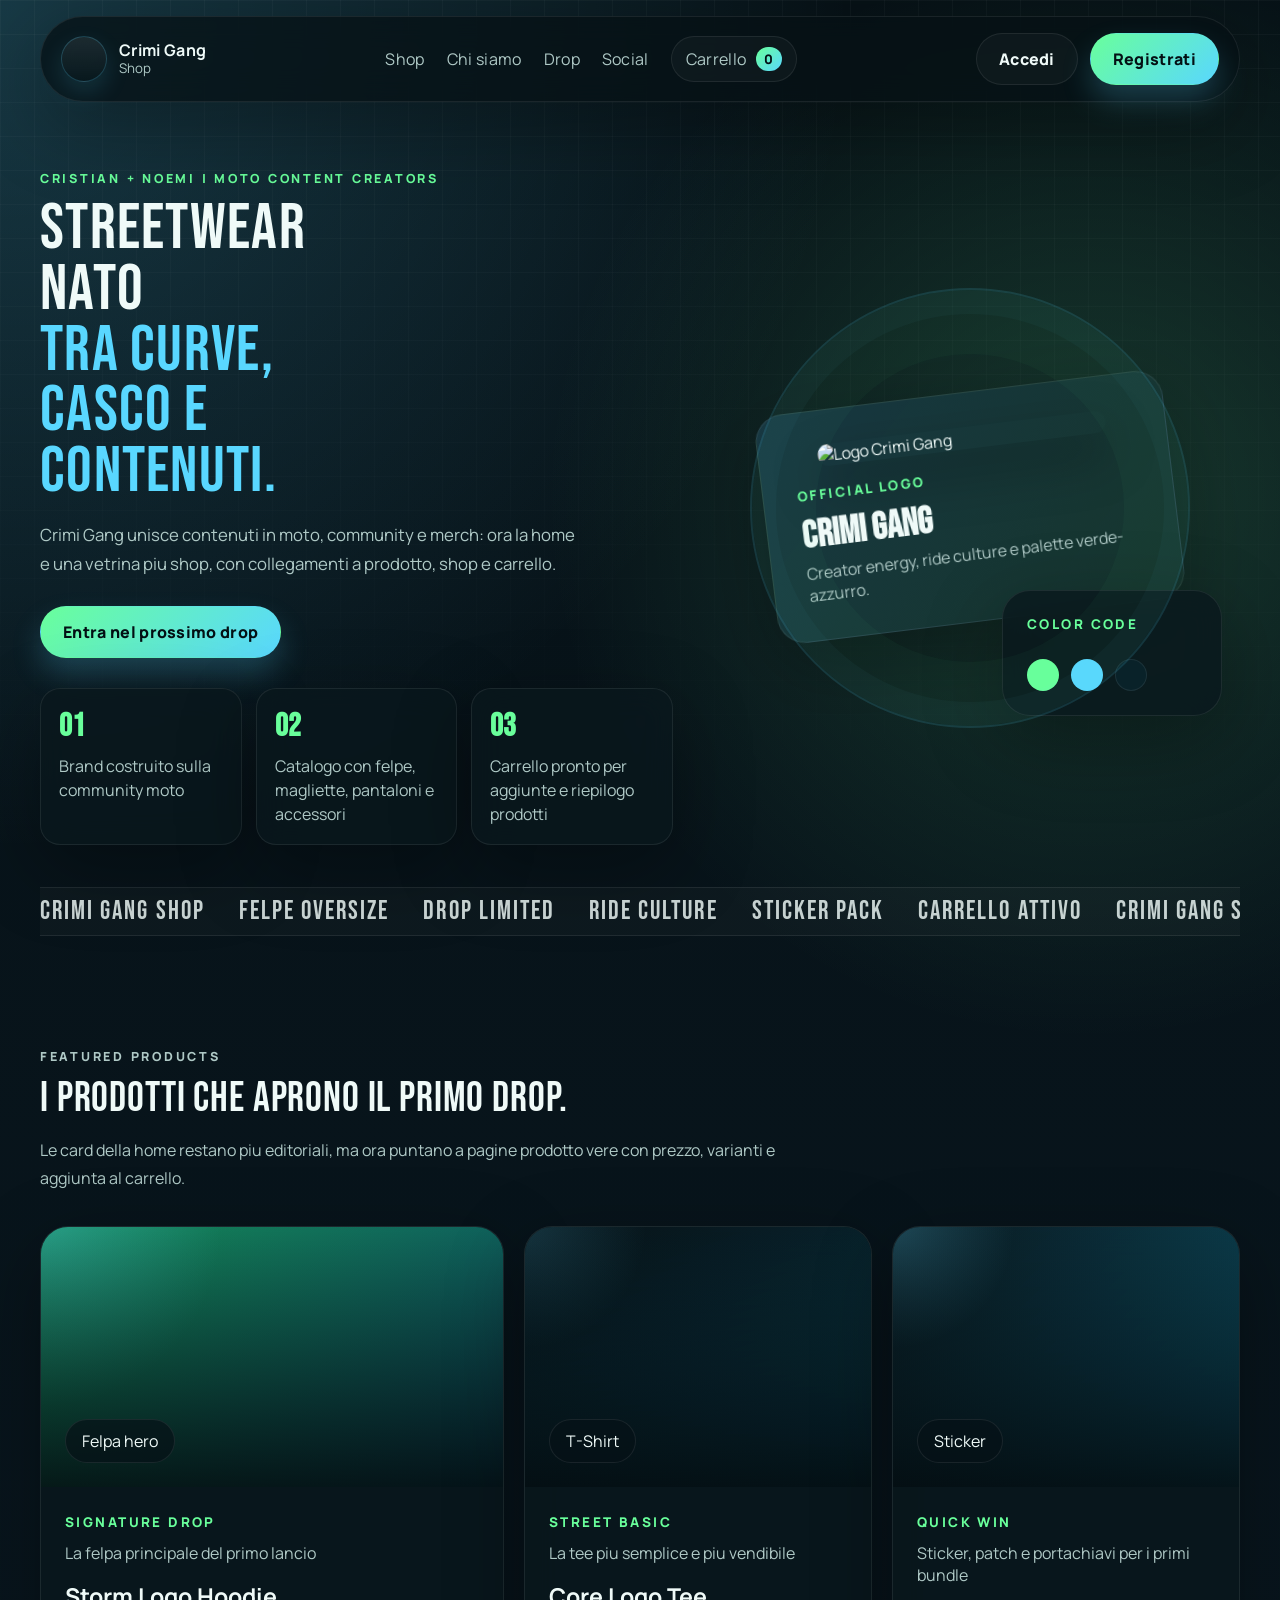
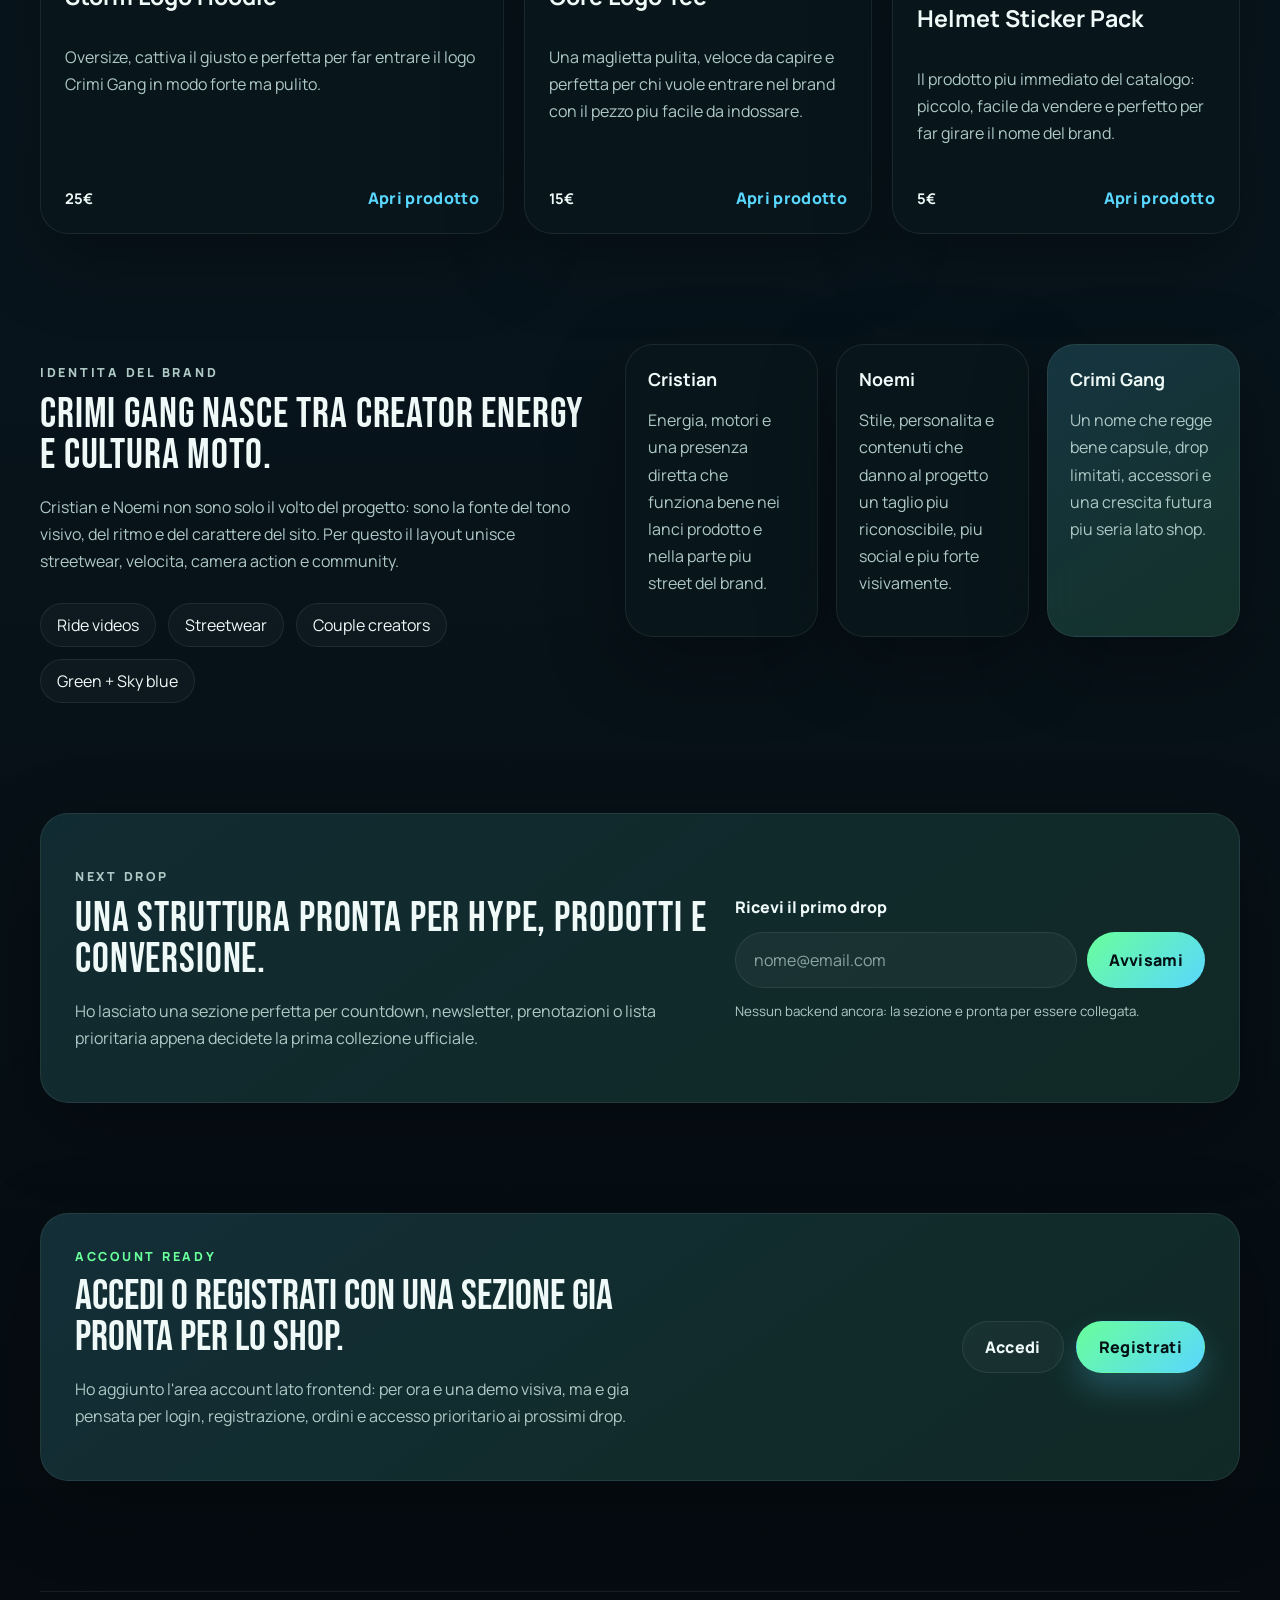
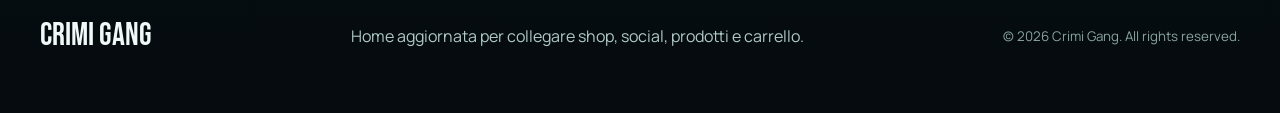
==== index.html @ fde2cbce "Fix logo loading and storefront polish" ====
<!DOCTYPE html>
<html lang="it">
  <head>
    <meta charset="UTF-8" />
    <meta name="viewport" content="width=device-width, initial-scale=1.0" />
    <meta
      name="description"
      content="Crimi Gang: shop streetwear ispirato al mondo moto, con felpe, magliette, accessori e carrello."
    />
    <title>Crimi Gang | Shop</title>
    <link rel="preconnect" href="https://fonts.googleapis.com" />
    <link rel="preconnect" href="https://fonts.gstatic.com" crossorigin />
    <link
      href="https://fonts.googleapis.com/css2?family=Bebas+Neue&amp;family=Manrope:wght@400;500;700;800&amp;display=swap"
      rel="stylesheet"
    />
    <link rel="stylesheet" href="styles.css" />
    <link rel="stylesheet" href="overrides.css" />
  </head>
  <body data-page="home">
    <div class="site-shell">
      <header class="topbar">
        <a class="brand" href="#home" aria-label="Vai alla home di Crimi Gang">
          <span class="brand-mark">CG</span>
          <span class="brand-copy">
            <strong>Crimi Gang</strong>
            <small>Shop</small>
          </span>
        </a>

        <nav class="nav">
          <a href="shop.html">Shop</a>
          <a href="#about">Chi siamo</a>
          <a href="#drop">Drop</a>
          <a href="social.html">Social</a>
          <a class="cart-link" href="cart.html">
            Carrello
            <span class="cart-count" data-cart-count>0</span>
          </a>
        </nav>

        <div class="header-actions">
          <a class="button button-ghost" href="account.html#login">Accedi</a>
          <a class="button button-primary" href="account.html#register">Registrati</a>
        </div>
      </header>

      <main>
        <section class="hero" id="home">
          <div class="hero-copy">
            <p class="eyebrow">Cristian + Noemi | Moto content creators</p>
            <h1>
              Streetwear nato
              <span>tra curve, casco e contenuti.</span>
            </h1>
            <p class="hero-text">
              Crimi Gang unisce contenuti in moto, community e merch: ora la
              home e una vetrina piu shop, con collegamenti a prodotto, shop e
              carrello.
            </p>

            <div class="hero-actions">
              <a class="button button-primary" href="#drop">Entra nel prossimo drop</a>
            </div>

            <ul class="hero-stats" aria-label="Dati del brand">
              <li>
                <strong>01</strong>
                <span>Brand costruito sulla community moto</span>
              </li>
              <li>
                <strong>02</strong>
                <span>Catalogo con felpe, magliette, pantaloni e accessori</span>
              </li>
              <li>
                <strong>03</strong>
                <span>Carrello pronto per aggiunte e riepilogo prodotti</span>
              </li>
            </ul>
          </div>

          <div class="hero-visual" aria-hidden="true">
            <div class="visual-card visual-card-main visual-logo-card">
              <img src="assets/logo-crimi-square-web.jpg" alt="Logo Crimi Gang" />
              <div class="visual-logo-copy">
                <p>Official logo</p>
                <strong>CRIMI GANG</strong>
                <span>Creator energy, ride culture e palette verde-azzurro.</span>
              </div>
            </div>
            <div class="visual-card visual-card-small">
              <p>Color code</p>
              <div class="palette">
                <span class="color-chip chip-green"></span>
                <span class="color-chip chip-sky"></span>
                <span class="color-chip chip-dark"></span>
              </div>
            </div>
            <div class="speed-ring"></div>
          </div>
        </section>

        <section class="ticker" aria-label="Messaggi in evidenza">
          <div class="ticker-track">
            <div class="ticker-group">
              <span>Crimi Gang Shop</span>
              <span>Felpe Oversize</span>
              <span>Drop Limited</span>
              <span>Ride Culture</span>
              <span>Sticker Pack</span>
              <span>Carrello Attivo</span>
            </div>
            <div class="ticker-group" aria-hidden="true">
              <span>Crimi Gang Shop</span>
              <span>Felpe Oversize</span>
              <span>Drop Limited</span>
              <span>Ride Culture</span>
              <span>Sticker Pack</span>
              <span>Carrello Attivo</span>
            </div>
          </div>
        </section>

        <section class="section products" id="shop">
          <div class="section-heading">
            <p class="eyebrow">Featured products</p>
            <h2>I prodotti che aprono il primo drop.</h2>
            <p>
              Le card della home restano piu editoriali, ma ora puntano a
              pagine prodotto vere con prezzo, varianti e aggiunta al carrello.
            </p>
          </div>

          <div class="product-grid">
            <article class="product-card featured">
              <a class="media-link" href="product.html?id=storm-logo-hoodie" aria-label="Apri Storm Logo Hoodie">
                <div class="product-media media-hoodie media-hoodie-storm">
                  <div class="product-graphic" aria-hidden="true">
                    <img src="assets/logo-crimi-square-web.jpg" alt="" loading="lazy" decoding="async" />
                  </div>
                  <span>Felpa hero</span>
                </div>
              </a>
              <div class="product-body">
                <div class="product-meta">
                  <p>Signature Drop</p>
                  <span>La felpa principale del primo lancio</span>
                </div>
                <h3>Storm Logo Hoodie</h3>
                <p>
                  Oversize, cattiva il giusto e perfetta per far entrare il logo
                  Crimi Gang in modo forte ma pulito.
                </p>
                <div class="product-footer">
                  <strong>25€</strong>
                  <a href="product.html?id=storm-logo-hoodie">Apri prodotto</a>
                </div>
              </div>
            </article>

            <article class="product-card">
              <a class="media-link" href="product.html?id=core-logo-tee" aria-label="Apri Core Logo Tee">
                <div class="product-media media-tee media-tee-core">
                  <div class="product-graphic" aria-hidden="true">
                    <img src="assets/logo-crimi-square-web.jpg" alt="" loading="lazy" decoding="async" />
                  </div>
                  <span>T-Shirt</span>
                </div>
              </a>
              <div class="product-body">
                <div class="product-meta">
                  <p>Street basic</p>
                  <span>La tee piu semplice e piu vendibile</span>
                </div>
                <h3>Core Logo Tee</h3>
                <p>
                  Una maglietta pulita, veloce da capire e perfetta per chi
                  vuole entrare nel brand con il pezzo piu facile da indossare.
                </p>
                <div class="product-footer">
                  <strong>15€</strong>
                  <a href="product.html?id=core-logo-tee">Apri prodotto</a>
                </div>
              </div>
            </article>

            <article class="product-card">
              <a
                class="media-link"
                href="product.html?id=helmet-sticker-pack"
                aria-label="Apri Helmet Sticker Pack"
              >
                <div class="product-media media-accessories media-accessories-sticker">
                  <div class="product-graphic" aria-hidden="true">
                    <img src="assets/logo-crimi-square-web.jpg" alt="" loading="lazy" decoding="async" />
                  </div>
                  <span>Sticker</span>
                </div>
              </a>
              <div class="product-body">
                <div class="product-meta">
                  <p>Quick win</p>
                  <span>Sticker, patch e portachiavi per i primi bundle</span>
                </div>
                <h3>Helmet Sticker Pack</h3>
                <p>
                  Il prodotto piu immediato del catalogo: piccolo, facile da
                  vendere e perfetto per far girare il nome del brand.
                </p>
                <div class="product-footer">
                  <strong>5€</strong>
                  <a href="product.html?id=helmet-sticker-pack">Apri prodotto</a>
                </div>
              </div>
            </article>
          </div>
        </section>

        <section class="section spotlight" id="about">
          <div class="spotlight-copy">
            <p class="eyebrow">Identita del brand</p>
            <h2>Crimi Gang nasce tra creator energy e cultura moto.</h2>
            <p>
              Cristian e Noemi non sono solo il volto del progetto: sono la
              fonte del tono visivo, del ritmo e del carattere del sito. Per
              questo il layout unisce streetwear, velocita, camera action e
              community.
            </p>
            <div class="tag-row">
              <span>Ride videos</span>
              <span>Streetwear</span>
              <span>Couple creators</span>
              <span>Green + Sky blue</span>
            </div>
          </div>

          <div class="story-panel">
            <div class="story-card">
              <strong>Cristian</strong>
              <p>
                Energia, motori e una presenza diretta che funziona bene nei
                lanci prodotto e nella parte piu street del brand.
              </p>
            </div>
            <div class="story-card">
              <strong>Noemi</strong>
              <p>
                Stile, personalita e contenuti che danno al progetto un taglio
                piu riconoscibile, piu social e piu forte visivamente.
              </p>
            </div>
            <div class="story-card accent">
              <strong>Crimi Gang</strong>
              <p>
                Un nome che regge bene capsule, drop limitati, accessori e una
                crescita futura piu seria lato shop.
              </p>
            </div>
          </div>
        </section>

        <section class="section drop-section" id="drop">
          <div class="drop-card">
            <div>
              <p class="eyebrow">Next drop</p>
              <h2>Una struttura pronta per hype, prodotti e conversione.</h2>
              <p>
                Ho lasciato una sezione perfetta per countdown, newsletter,
                prenotazioni o lista prioritaria appena decidete la prima
                collezione ufficiale.
              </p>
            </div>

            <form class="drop-form">
              <label for="email">Ricevi il primo drop</label>
              <div class="form-row">
                <input
                  id="email"
                  type="email"
                  placeholder="nome@email.com"
                  aria-label="Inserisci la tua email"
                />
                <button type="button">Avvisami</button>
              </div>
              <small>Nessun backend ancora: la sezione e pronta per essere collegata.</small>
            </form>
          </div>
        </section>

        <section class="section account-preview" id="account">
          <div class="account-strip">
            <div>
              <p class="eyebrow">Account ready</p>
              <h2>Accedi o registrati con una sezione gia pronta per lo shop.</h2>
              <p>
                Ho aggiunto l'area account lato frontend: per ora e una demo
                visiva, ma e gia pensata per login, registrazione, ordini e
                accesso prioritario ai prossimi drop.
              </p>
            </div>

            <div class="account-strip-actions">
              <a class="button button-secondary" href="account.html#login">Accedi</a>
              <a class="button button-primary" href="account.html#register">Registrati</a>
            </div>
          </div>
        </section>

      </main>

      <footer class="footer">
        <p>Crimi Gang</p>
        <span>Home aggiornata per collegare shop, social, prodotti e carrello.</span>
        <small>&copy; <span id="year"></span> Crimi Gang. All rights reserved.</small>
      </footer>
    </div>

    <script src="products.js"></script>
    <script src="script.js"></script>
  </body>
</html>
---- styles.css ----
:root {
  --bg: #071217;
  --bg-soft: rgba(9, 25, 30, 0.84);
  --panel: rgba(10, 24, 29, 0.78);
  --panel-strong: rgba(10, 24, 29, 0.96);
  --text: #effaf8;
  --muted: #afc9c6;
  --green: #69ff9b;
  --green-deep: #18b86d;
  --sky: #59d7ff;
  --sky-deep: #1296be;
  --line: rgba(255, 255, 255, 0.08);
  --shadow: 0 24px 80px rgba(0, 0, 0, 0.32);
  --radius-lg: 28px;
  --radius-md: 20px;
  --radius-sm: 14px;
  --max-width: 1200px;
}

* {
  box-sizing: border-box;
}

html {
  scroll-behavior: smooth;
}

body {
  margin: 0;
  font-family: "Manrope", sans-serif;
  color: var(--text);
  background:
    radial-gradient(circle at top left, rgba(89, 215, 255, 0.2), transparent 24%),
    radial-gradient(circle at 85% 15%, rgba(105, 255, 155, 0.16), transparent 18%),
    linear-gradient(180deg, #071217 0%, #08151d 52%, #050b0f 100%);
  min-height: 100vh;
}

body::before {
  content: "";
  position: fixed;
  inset: 0;
  pointer-events: none;
  background-image:
    linear-gradient(rgba(255, 255, 255, 0.035) 1px, transparent 1px),
    linear-gradient(90deg, rgba(255, 255, 255, 0.035) 1px, transparent 1px);
  background-size: 34px 34px;
  mask-image: linear-gradient(180deg, rgba(0, 0, 0, 0.9), transparent);
}

a {
  color: inherit;
  text-decoration: none;
}

button,
input {
  font: inherit;
}

.site-shell {
  width: min(calc(100% - 32px), var(--max-width));
  margin: 0 auto;
  padding-bottom: 48px;
}

.topbar {
  display: flex;
  flex-wrap: wrap;
  align-items: center;
  justify-content: space-between;
  gap: 24px;
  position: sticky;
  top: 16px;
  z-index: 10;
  margin-top: 16px;
  padding: 16px 20px;
  border: 1px solid var(--line);
  border-radius: 999px;
  background: rgba(6, 16, 21, 0.75);
  backdrop-filter: blur(16px);
  box-shadow: var(--shadow);
}

.brand {
  display: inline-flex;
  align-items: center;
  gap: 12px;
  min-width: 0;
}

.brand-mark {
  width: 46px;
  height: 46px;
  border-radius: 50%;
  overflow: hidden;
  color: transparent;
  text-indent: 100%;
  white-space: nowrap;
  border: 1px solid rgba(89, 215, 255, 0.22);
  background:
    linear-gradient(rgba(3, 10, 14, 0.08), rgba(3, 10, 14, 0.08)),
    url("assets/logo-crimi-square-web.jpg") center / cover no-repeat;
  box-shadow: 0 10px 24px rgba(89, 215, 255, 0.14);
}

.brand-copy {
  display: flex;
  flex-direction: column;
  line-height: 1;
}

.brand-copy strong,
.nav a,
.button,
.product-footer a,
.drop-form button,
.social-card h3 {
  letter-spacing: 0.02em;
}

.brand-copy strong {
  font-size: 1rem;
}

.brand-copy small {
  color: var(--muted);
  margin-top: 4px;
}

.nav {
  display: inline-flex;
  align-items: center;
  gap: 22px;
}

.header-actions {
  display: inline-flex;
  flex-wrap: wrap;
  gap: 12px;
  align-items: center;
}

.nav a {
  color: var(--muted);
  transition: color 180ms ease, transform 180ms ease;
}

.nav a:hover,
.nav a:focus-visible {
  color: var(--text);
  transform: translateY(-1px);
}

.button {
  display: inline-flex;
  align-items: center;
  justify-content: center;
  cursor: pointer;
  padding: 14px 22px;
  border-radius: 999px;
  border: 1px solid transparent;
  font-weight: 800;
  transition:
    transform 180ms ease,
    box-shadow 180ms ease,
    border-color 180ms ease,
    background 180ms ease;
}

.button:hover,
.button:focus-visible,
.drop-form button:hover,
.drop-form button:focus-visible {
  transform: translateY(-2px);
}

.button-primary {
  background: linear-gradient(135deg, var(--green), var(--sky));
  color: #031014;
  box-shadow: 0 16px 30px rgba(89, 215, 255, 0.22);
}

.button-secondary,
.button-ghost {
  background: rgba(255, 255, 255, 0.03);
  border-color: var(--line);
  color: var(--text);
}

.hero,
.subhero,
.section,
.footer {
  position: relative;
}

.hero {
  display: grid;
  grid-template-columns: 1.08fr 0.92fr;
  gap: 28px;
  align-items: center;
  min-height: calc(100vh - 128px);
  padding: 68px 0 42px;
}

.subhero {
  display: grid;
  grid-template-columns: 1.08fr 0.92fr;
  gap: 40px;
  align-items: stretch;
  min-height: calc(72vh - 96px);
  padding: 68px 0 28px;
}

.subhero-copy {
  padding-right: 10px;
}

.eyebrow {
  margin: 0 0 12px;
  font-size: 0.78rem;
  font-weight: 800;
  letter-spacing: 0.22em;
  text-transform: uppercase;
  color: var(--green);
}

.hero h1,
.subhero h1,
.section-heading h2,
.spotlight-copy h2,
.drop-card h2 {
  margin: 0;
  font-family: "Bebas Neue", sans-serif;
  font-weight: 400;
  letter-spacing: 0.02em;
  line-height: 0.95;
}

.hero h1 {
  font-size: clamp(2.7rem, 5.9vw, 4.9rem);
  max-width: 10ch;
}

.subhero h1 {
  margin: 0;
  font-size: clamp(2.3rem, 4.9vw, 3.9rem);
  max-width: 10ch;
}

.hero h1 span {
  display: block;
  color: var(--sky);
}

.shop-page-title {
  margin: 0;
  font-family: "Bebas Neue", sans-serif;
  font-size: clamp(2.15rem, 4vw, 3.15rem);
  font-weight: 400;
  letter-spacing: 0.02em;
  line-height: 0.96;
  max-width: 11ch;
}

.shop-page-copy {
  max-width: 58ch;
  margin: 16px 0 0;
  color: var(--muted);
  line-height: 1.7;
}

.subhero-panel,
.catalog-card {
  border: 1px solid var(--line);
  background: var(--panel);
  backdrop-filter: blur(16px);
  box-shadow: var(--shadow);
}

.subhero-panel {
  display: flex;
  flex-direction: column;
  justify-content: flex-end;
  min-height: 100%;
  padding: 28px;
  border-radius: var(--radius-lg);
  background:
    linear-gradient(145deg, rgba(89, 215, 255, 0.14), rgba(105, 255, 155, 0.1)),
    var(--panel);
}

.subhero-panel h2 {
  margin: 0;
  font-family: "Bebas Neue", sans-serif;
  font-size: clamp(1.8rem, 3.2vw, 2.55rem);
  font-weight: 400;
  line-height: 0.96;
}

.subhero-panel p:last-child {
  margin: 18px 0 0;
  color: var(--muted);
  line-height: 1.7;
}

.hero-text,
.section-heading p,
.spotlight-copy p,
.drop-card p,
.product-body p,
.story-card p,
.social-card span {
  color: var(--muted);
  line-height: 1.7;
}

.hero-text {
  max-width: 58ch;
  margin: 18px 0 0;
  font-size: 1.05rem;
}

.hero-actions {
  display: flex;
  flex-wrap: wrap;
  gap: 14px;
  margin-top: 28px;
}

.catalog-nav {
  display: flex;
  flex-wrap: wrap;
  gap: 12px;
  margin-top: 30px;
}

.catalog-nav a,
.mini-tags span {
  display: inline-flex;
  align-items: center;
  justify-content: center;
  padding: 10px 16px;
  border: 1px solid var(--line);
  border-radius: 999px;
  background: rgba(255, 255, 255, 0.03);
}

.hero-stats {
  display: grid;
  grid-template-columns: repeat(3, minmax(0, 1fr));
  gap: 14px;
  list-style: none;
  margin: 30px 0 0;
  padding: 0;
}

.hero-stats li,
.visual-card,
.product-card,
.story-card,
.drop-card,
.social-card {
  border: 1px solid var(--line);
  background: var(--panel);
  backdrop-filter: blur(16px);
  box-shadow: var(--shadow);
}

.hero-stats li {
  padding: 18px;
  border-radius: var(--radius-md);
}

.hero-stats strong {
  display: block;
  margin-bottom: 8px;
  font-family: "Bebas Neue", sans-serif;
  font-size: 2rem;
  color: var(--green);
}

.hero-stats span {
  color: var(--muted);
  line-height: 1.5;
}

.hero-visual {
  position: relative;
  min-height: 560px;
  display: grid;
  place-items: center;
}

.speed-ring {
  position: absolute;
  width: min(100%, 440px);
  aspect-ratio: 1;
  border-radius: 50%;
  border: 2px solid rgba(89, 215, 255, 0.14);
  box-shadow:
    inset 0 0 0 24px rgba(89, 215, 255, 0.03),
    inset 0 0 0 64px rgba(105, 255, 155, 0.03);
  animation: pulse 5s ease-in-out infinite;
}

.visual-card {
  position: absolute;
  border-radius: var(--radius-lg);
}

.visual-card-main {
  width: min(100%, 410px);
  padding: 34px;
  background:
    linear-gradient(135deg, rgba(89, 215, 255, 0.16), rgba(105, 255, 155, 0.12)),
    var(--panel-strong);
  transform: rotate(-7deg);
}

.visual-logo-card {
  display: grid;
  gap: 18px;
  justify-items: center;
}

.visual-logo-card img {
  width: min(100%, 290px);
  border-radius: 28px;
  box-shadow: 0 22px 50px rgba(0, 0, 0, 0.34);
}

.visual-logo-copy {
  width: 100%;
}

.visual-card-main p,
.visual-card-small p,
.product-meta p,
.social-card p {
  margin: 0;
  font-size: 0.84rem;
  font-weight: 800;
  text-transform: uppercase;
  letter-spacing: 0.18em;
  color: var(--green);
}

.visual-card-main strong {
  display: block;
  margin-top: 14px;
  font-family: "Bebas Neue", sans-serif;
  font-size: clamp(2.1rem, 3.6vw, 3.1rem);
  line-height: 0.95;
}

.visual-card-main span,
.visual-card-small span,
.product-meta span {
  display: block;
  margin-top: 8px;
  color: var(--muted);
}

.visual-card-small {
  right: 18px;
  bottom: 72px;
  padding: 24px;
  min-width: 220px;
}

.palette {
  display: flex;
  gap: 12px;
  margin-top: 18px;
}

.color-chip {
  width: 32px;
  height: 32px;
  border-radius: 50%;
}

.chip-green {
  background: var(--green);
}

.chip-sky {
  background: var(--sky);
}

.chip-dark {
  background: #092229;
  border: 1px solid var(--line);
}

.ticker {
  overflow: hidden;
  padding: 8px 0;
  border-top: 1px solid var(--line);
  border-bottom: 1px solid var(--line);
  background: rgba(255, 255, 255, 0.025);
}

.ticker-track {
  display: flex;
  width: max-content;
  will-change: transform;
  animation: scroll 18s linear infinite;
}

.ticker-group {
  display: flex;
  flex-shrink: 0;
  gap: 34px;
  padding-right: 34px;
}

.ticker-track span {
  font-family: "Bebas Neue", sans-serif;
  font-size: 1.6rem;
  letter-spacing: 0.08em;
  color: rgba(239, 250, 248, 0.82);
}

.section {
  padding: 110px 0 0;
}

.section-heading {
  max-width: 760px;
}

.section-heading h2,
.spotlight-copy h2,
.drop-card h2 {
  font-size: clamp(1.9rem, 3.6vw, 2.85rem);
}

.shop-hero {
  padding: 68px 0 12px;
}

.shop-listing-section {
  padding-top: 24px;
}

.section-heading p:last-child,
.spotlight-copy p,
.drop-card p {
  margin-top: 18px;
}

.product-grid,
.social-grid,
.catalog-grid {
  display: grid;
  gap: 20px;
  margin-top: 34px;
}

.product-grid {
  grid-template-columns: 1.2fr 0.9fr 0.9fr;
}

.product-card {
  display: flex;
  flex-direction: column;
  overflow: hidden;
  border-radius: var(--radius-lg);
}

.product-card.featured {
  min-height: 100%;
}

.product-media {
  position: relative;
  display: flex;
  align-items: flex-end;
  justify-content: flex-start;
  min-height: 260px;
  padding: 24px;
  background-size: cover;
  background-position: center;
  overflow: hidden;
}

.product-media::before {
  content: "";
  position: absolute;
  inset: 0;
  background: linear-gradient(180deg, rgba(0, 0, 0, 0.04), rgba(3, 9, 12, 0.85));
}

.product-media span,
.detail-media span {
  position: relative;
  z-index: 1;
  display: inline-flex;
  padding: 10px 16px;
  border-radius: 999px;
  background: rgba(7, 18, 23, 0.7);
  border: 1px solid rgba(255, 255, 255, 0.08);
}

.product-graphic {
  position: absolute;
  inset: 18px 18px 64px;
  z-index: 0;
  display: grid;
  place-items: center;
  pointer-events: none;
}

.product-graphic img {
  width: min(76%, 260px);
  max-height: 100%;
  object-fit: contain;
  opacity: 0.92;
  filter: drop-shadow(0 16px 34px rgba(0, 0, 0, 0.42));
  transform: rotate(-4deg) scale(0.98);
  transition:
    transform 280ms ease,
    filter 280ms ease,
    opacity 280ms ease;
}

.media-hoodie {
  background:
    radial-gradient(circle at top left, rgba(89, 215, 255, 0.32), transparent 34%),
    linear-gradient(135deg, rgba(24, 184, 109, 0.7), rgba(18, 150, 190, 0.44)),
    #0b1d23;
}

.media-tee {
  background:
    radial-gradient(circle at top right, rgba(105, 255, 155, 0.35), transparent 34%),
    linear-gradient(135deg, rgba(8, 29, 35, 0.96), rgba(18, 150, 190, 0.48));
}

.media-accessories {
  background:
    radial-gradient(circle at center, rgba(89, 215, 255, 0.24), transparent 26%),
    linear-gradient(160deg, rgba(10, 25, 31, 0.94), rgba(24, 184, 109, 0.5));
}

.product-body {
  display: flex;
  flex: 1;
  flex-direction: column;
  gap: 16px;
  padding: 24px;
}

.product-body h3,
.social-card h3 {
  margin: 0;
  font-size: 1.45rem;
}

.product-body h3,
.mini-top h4,
.product-body p,
.mini-body p,
.product-footer a {
  transition:
    transform 220ms ease,
    color 220ms ease;
}

.product-footer {
  display: flex;
  align-items: center;
  justify-content: space-between;
  gap: 12px;
  margin-top: auto;
  padding-top: 8px;
}

.product-footer strong {
  font-size: 0.92rem;
}

.product-footer a {
  color: var(--sky);
  font-weight: 800;
}

.spotlight {
  display: grid;
  grid-template-columns: 0.95fr 1.05fr;
  gap: 28px;
  align-items: start;
}

.tag-row {
  display: flex;
  flex-wrap: wrap;
  gap: 12px;
  margin-top: 28px;
}

.tag-row span {
  padding: 10px 16px;
  border-radius: 999px;
  border: 1px solid var(--line);
  background: rgba(255, 255, 255, 0.03);
}

.story-panel {
  display: grid;
  grid-template-columns: repeat(3, minmax(0, 1fr));
  gap: 18px;
}

.story-card {
  min-height: 220px;
  padding: 22px;
  border-radius: var(--radius-lg);
}

.story-card strong {
  display: block;
  margin-bottom: 14px;
  font-size: 1.12rem;
}

.story-card.accent {
  background:
    linear-gradient(145deg, rgba(89, 215, 255, 0.16), rgba(105, 255, 155, 0.12)),
    var(--panel);
}

.drop-card {
  display: grid;
  grid-template-columns: 1.15fr 0.85fr;
  gap: 24px;
  padding: 34px;
  border-radius: var(--radius-lg);
  background:
    linear-gradient(145deg, rgba(89, 215, 255, 0.1), rgba(105, 255, 155, 0.08)),
    var(--panel-strong);
}

.account-strip,
.account-card {
  border: 1px solid var(--line);
  border-radius: var(--radius-lg);
  background: var(--panel);
  box-shadow: var(--shadow);
  backdrop-filter: blur(16px);
}

.account-strip {
  display: grid;
  grid-template-columns: 1.1fr 0.9fr;
  gap: 24px;
  align-items: center;
  padding: 34px;
  background:
    linear-gradient(145deg, rgba(89, 215, 255, 0.12), rgba(105, 255, 155, 0.08)),
    var(--panel-strong);
}

.account-strip h2,
.account-card h3 {
  margin: 0;
  font-family: "Bebas Neue", sans-serif;
  font-weight: 400;
  line-height: 0.96;
}

.account-strip h2 {
  font-size: clamp(1.95rem, 3.8vw, 3rem);
}

.account-strip p:last-child {
  margin-top: 18px;
  color: var(--muted);
  line-height: 1.7;
}

.account-strip-actions {
  display: flex;
  flex-wrap: wrap;
  gap: 12px;
  justify-content: flex-end;
}

.drop-form {
  display: flex;
  flex-direction: column;
  gap: 14px;
  align-self: center;
}

.drop-form label {
  font-weight: 800;
}

.form-row {
  display: flex;
  gap: 10px;
}

.drop-form input {
  flex: 1;
  min-width: 0;
  padding: 16px 18px;
  border: 1px solid var(--line);
  border-radius: 999px;
  color: var(--text);
  background: rgba(255, 255, 255, 0.04);
}

.drop-form input::placeholder {
  color: #8ba7a4;
}

.drop-form button {
  padding: 16px 22px;
  border: 0;
  border-radius: 999px;
  font-weight: 800;
  color: #031014;
  background: linear-gradient(135deg, var(--green), var(--sky));
  cursor: pointer;
}

.drop-form small {
  color: var(--muted);
}

.social-grid {
  grid-template-columns: repeat(3, minmax(0, 1fr));
}

.catalog-grid {
  grid-template-columns: 1fr;
  gap: 56px;
}

.catalog-card {
  display: grid;
  grid-template-columns: 0.95fr 1.05fr;
  overflow: hidden;
  border-radius: var(--radius-lg);
}

.catalog-body {
  display: flex;
  flex-direction: column;
  gap: 16px;
  padding: 28px;
}

.catalog-top {
  display: flex;
  align-items: flex-start;
  justify-content: space-between;
  gap: 16px;
}

.catalog-top h3 {
  margin: 0;
  font-size: 1.8rem;
}

.price-pill {
  display: inline-flex;
  align-items: center;
  justify-content: center;
  min-width: 88px;
  padding: 10px 14px;
  border: 1px solid var(--line);
  border-radius: 999px;
  font-weight: 800;
  color: var(--sky);
  background: rgba(255, 255, 255, 0.04);
}

.detail-list {
  display: grid;
  gap: 10px;
  margin: 0;
  padding-left: 20px;
  color: var(--muted);
}

.detail-list li::marker {
  color: var(--green);
}

.category-block {
  scroll-margin-top: 110px;
}

.category-head {
  max-width: 760px;
}

.category-head h3,
.mini-top h4 {
  margin: 0;
}

.category-head h3 {
  font-family: "Bebas Neue", sans-serif;
  font-size: clamp(1.9rem, 4vw, 2.8rem);
  font-weight: 400;
  line-height: 0.96;
}

.category-head p:last-child {
  margin: 14px 0 0;
  color: var(--muted);
  line-height: 1.7;
}

.mini-grid {
  display: grid;
  grid-template-columns: repeat(3, minmax(0, 1fr));
  gap: 20px;
  margin-top: 24px;
}

.mini-card {
  overflow: hidden;
  border: 1px solid var(--line);
  border-radius: var(--radius-lg);
  background: var(--panel);
  box-shadow: var(--shadow);
}

.mini-card .product-media {
  min-height: 220px;
}

.mini-body {
  display: flex;
  flex-direction: column;
  gap: 14px;
  padding: 22px;
}

.mini-top {
  display: flex;
  align-items: flex-start;
  justify-content: space-between;
  gap: 14px;
}

.mini-top h4 {
  font-size: 1.4rem;
}

.mini-body p {
  margin: 0;
  color: var(--muted);
  line-height: 1.7;
}

.mini-tags {
  display: flex;
  flex-wrap: wrap;
  gap: 10px;
  margin-top: auto;
}

.mini-tags span {
  padding: 8px 12px;
  font-size: 0.86rem;
}

.media-hoodie-storm {
  background:
    radial-gradient(circle at top left, rgba(89, 215, 255, 0.3), transparent 34%),
    linear-gradient(135deg, rgba(24, 184, 109, 0.72), rgba(18, 150, 190, 0.42)),
    #0b1d23;
}

.media-hoodie-night {
  background:
    radial-gradient(circle at top right, rgba(105, 255, 155, 0.22), transparent 30%),
    linear-gradient(145deg, rgba(4, 12, 17, 0.96), rgba(18, 150, 190, 0.34)),
    #071217;
}

.media-hoodie-racing {
  background:
    radial-gradient(circle at center, rgba(89, 215, 255, 0.18), transparent 28%),
    linear-gradient(135deg, rgba(11, 29, 35, 0.94), rgba(24, 184, 109, 0.58)),
    #09171c;
}

.media-tee-core {
  background:
    radial-gradient(circle at top left, rgba(89, 215, 255, 0.18), transparent 28%),
    linear-gradient(160deg, rgba(7, 18, 23, 0.96), rgba(18, 150, 190, 0.36));
}

.media-tee-grid {
  background:
    radial-gradient(circle at top right, rgba(105, 255, 155, 0.24), transparent 30%),
    linear-gradient(135deg, rgba(8, 29, 35, 0.96), rgba(12, 57, 72, 0.72));
}

.media-tee-sky {
  background:
    radial-gradient(circle at center, rgba(89, 215, 255, 0.28), transparent 30%),
    linear-gradient(135deg, rgba(12, 44, 57, 0.92), rgba(18, 150, 190, 0.58));
}

.media-pants {
  background-position: center;
}

.media-pants-track {
  background:
    radial-gradient(circle at top left, rgba(105, 255, 155, 0.2), transparent 28%),
    linear-gradient(145deg, rgba(7, 18, 23, 0.96), rgba(18, 150, 190, 0.42));
}

.media-pants-street {
  background:
    radial-gradient(circle at top right, rgba(89, 215, 255, 0.22), transparent 30%),
    linear-gradient(135deg, rgba(10, 25, 31, 0.96), rgba(24, 184, 109, 0.42));
}

.media-pants-tech {
  background:
    radial-gradient(circle at center, rgba(89, 215, 255, 0.22), transparent 28%),
    linear-gradient(160deg, rgba(8, 20, 26, 0.96), rgba(44, 86, 99, 0.74));
}

.media-accessories-helmet {
  background:
    radial-gradient(circle at top left, rgba(89, 215, 255, 0.26), transparent 28%),
    linear-gradient(135deg, rgba(10, 25, 31, 0.96), rgba(18, 150, 190, 0.48));
}

.media-accessories-patch {
  background:
    radial-gradient(circle at top right, rgba(105, 255, 155, 0.26), transparent 30%),
    linear-gradient(135deg, rgba(7, 18, 23, 0.96), rgba(24, 184, 109, 0.48));
}

.media-accessories-bundle {
  background:
    radial-gradient(circle at center, rgba(89, 215, 255, 0.18), transparent 28%),
    linear-gradient(145deg, rgba(9, 20, 25, 0.96), rgba(24, 184, 109, 0.34));
}

.social-card {
  padding: 24px;
  border-radius: var(--radius-lg);
}

.social-card.wide {
  background:
    linear-gradient(135deg, rgba(89, 215, 255, 0.14), rgba(105, 255, 155, 0.1)),
    var(--panel);
}

.footer {
  display: flex;
  align-items: center;
  justify-content: space-between;
  gap: 16px;
  margin-top: 110px;
  padding: 24px 0 10px;
  border-top: 1px solid var(--line);
  color: var(--muted);
}

.footer p {
  margin: 0;
  font-family: "Bebas Neue", sans-serif;
  font-size: 2rem;
  color: var(--text);
}

.footer small {
  color: #88a5a1;
}

@keyframes scroll {
  from {
    transform: translateX(0);
  }
  to {
    transform: translateX(-50%);
  }
}

@keyframes pulse {
  0%,
  100% {
    transform: scale(0.98);
  }
  50% {
    transform: scale(1.02);
  }
}

@media (max-width: 1080px) {
  .topbar {
    border-radius: 28px;
  }

  .topbar,
  .hero,
  .subhero,
  .spotlight,
  .drop-card,
  .footer,
  .product-grid,
  .story-panel,
  .social-grid,
  .catalog-card {
    grid-template-columns: 1fr;
  }

  .mini-grid {
    grid-template-columns: repeat(2, minmax(0, 1fr));
  }

  .account-strip,
  .account-grid {
    grid-template-columns: 1fr;
  }

  .topbar,
  .footer {
    flex-direction: column;
    align-items: flex-start;
  }

  .nav {
    flex-wrap: wrap;
  }

  .hero {
    min-height: auto;
    padding-top: 48px;
  }

  .subhero {
    min-height: auto;
    padding-top: 48px;
  }

  .subhero-copy {
    padding-right: 0;
  }

  .hero-stats,
  .story-panel,
  .social-grid {
    grid-template-columns: repeat(2, minmax(0, 1fr));
  }

  .hero-visual {
    min-height: 420px;
  }

  .drop-form {
    max-width: 620px;
  }
}

@media (max-width: 760px) {
  .site-shell {
    width: min(calc(100% - 20px), var(--max-width));
  }

  .topbar {
    position: static;
    margin-top: 10px;
    padding: 18px;
  }

  .nav {
    gap: 14px;
  }

  .button,
  .drop-form button,
  .drop-form input {
    width: 100%;
  }

  .hero h1 {
    max-width: 100%;
  }

  .subhero h1 {
    max-width: 100%;
  }

  .catalog-nav,
  .mini-tags {
    gap: 8px;
  }

  .hero-actions,
  .form-row,
  .footer {
    flex-direction: column;
  }

  .header-actions {
    width: 100%;
  }

  .hero-stats,
  .story-panel,
  .social-grid,
  .mini-grid {
    grid-template-columns: 1fr;
  }

  .visual-card-main {
    transform: none;
  }

  .visual-card-small {
    right: auto;
    left: 12px;
    bottom: 22px;
  }

  .section {
    padding-top: 86px;
  }

  .drop-card,
  .social-card,
  .story-card,
  .catalog-body,
  .mini-body,
  .product-body,
  .account-card,
  .account-strip,
  .visual-card-main,
  .visual-card-small {
    padding: 20px;
  }

  .product-media {
    min-height: 220px;
  }
}

.nav [aria-current="page"] {
  color: var(--text);
}

.cart-link {
  display: inline-flex;
  align-items: center;
  gap: 10px;
  padding: 10px 14px;
  border: 1px solid var(--line);
  border-radius: 999px;
  background: rgba(255, 255, 255, 0.03);
}

.cart-count {
  display: inline-flex;
  align-items: center;
  justify-content: center;
  min-width: 24px;
  height: 24px;
  padding: 0 8px;
  border-radius: 999px;
  color: #031014;
  font-size: 0.82rem;
  font-weight: 800;
  background: linear-gradient(135deg, var(--green), var(--sky));
}

.media-link,
.mini-title-link {
  display: block;
}

.media-link {
  overflow: hidden;
}

.product-card,
.mini-card {
  transition:
    transform 220ms ease,
    border-color 220ms ease,
    box-shadow 220ms ease;
}

.product-body,
.mini-body,
.product-media {
  transition:
    transform 220ms ease,
    background 220ms ease,
    color 220ms ease;
}

.product-card:hover,
.product-card:focus-within,
.mini-card:hover,
.mini-card:focus-within {
  transform: translateY(-8px);
  border-color: rgba(89, 215, 255, 0.28);
  box-shadow: 0 30px 90px rgba(0, 0, 0, 0.38);
}

.product-card:hover .product-media,
.product-card:focus-within .product-media,
.mini-card:hover .product-media,
.mini-card:focus-within .product-media {
  transform: scale(1.04);
}

.product-card:hover .product-body,
.product-card:focus-within .product-body,
.mini-card:hover .mini-body,
.mini-card:focus-within .mini-body {
  transform: scale(1.03);
  transform-origin: left top;
}

.product-card:hover .product-graphic img,
.product-card:focus-within .product-graphic img,
.mini-card:hover .product-graphic img,
.mini-card:focus-within .product-graphic img {
  transform: rotate(-1deg) scale(1.14);
  filter: drop-shadow(0 22px 40px rgba(89, 215, 255, 0.18));
}

.product-card:hover .product-body h3,
.product-card:focus-within .product-body h3,
.mini-card:hover .mini-top h4,
.mini-card:focus-within .mini-top h4 {
  transform: scale(1.04);
}

.product-card:hover .product-body p,
.product-card:focus-within .product-body p,
.mini-card:hover .mini-body p,
.mini-card:focus-within .mini-body p {
  transform: scale(1.02);
}

.product-card:hover .product-body p,
.product-card:focus-within .product-body p,
.mini-card:hover .mini-body p,
.mini-card:focus-within .mini-body p,
.product-card:hover .product-footer a,
.product-card:focus-within .product-footer a,
.mini-card:hover .mini-title-link h4,
.mini-card:focus-within .mini-title-link h4 {
  color: var(--text);
}

.mini-title-link h4 {
  transition: color 180ms ease;
}

.mini-actions {
  display: flex;
  flex-wrap: wrap;
  gap: 10px;
  margin-top: 2px;
}

.mini-button {
  flex: 1;
  min-width: 140px;
}

.detail-hero {
  padding: 64px 0 0;
}

.detail-layout {
  display: grid;
  grid-template-columns: 0.92fr 1.08fr;
  gap: 28px;
  align-items: stretch;
}

.detail-media-shell,
.detail-panel,
.cart-item,
.cart-summary,
.social-page-card,
.account-logo-panel,
.account-card {
  border: 1px solid var(--line);
  border-radius: var(--radius-lg);
  background: var(--panel);
  box-shadow: var(--shadow);
  backdrop-filter: blur(16px);
}

.detail-media-shell {
  overflow: hidden;
  min-height: 100%;
}

.detail-media {
  position: relative;
  display: flex;
  align-items: flex-end;
  min-height: 100%;
  height: 100%;
  min-height: 580px;
  padding: 28px;
}

.product-graphic-detail {
  inset: 28px 28px 76px;
}

.product-graphic-detail img {
  width: min(88%, 420px);
}

.detail-copy {
  display: flex;
  flex-direction: column;
  gap: 18px;
  padding: 30px;
  border: 1px solid var(--line);
  border-radius: var(--radius-lg);
  background:
    linear-gradient(145deg, rgba(89, 215, 255, 0.1), rgba(105, 255, 155, 0.08)),
    var(--panel-strong);
  box-shadow: var(--shadow);
}

.detail-copy h1,
.cart-page .section-heading h1 {
  margin: 0;
  font-family: "Bebas Neue", sans-serif;
  font-size: clamp(2.1rem, 4.2vw, 3.25rem);
  font-weight: 400;
  line-height: 0.95;
}

.detail-price {
  margin: 0;
  font-family: "Bebas Neue", sans-serif;
  font-size: 2.6rem;
  letter-spacing: 0.04em;
  color: var(--sky);
}

.detail-text,
.cart-summary p,
.social-page-card span {
  margin: 0;
  color: var(--muted);
  line-height: 1.7;
}

.detail-tags {
  display: flex;
  flex-wrap: wrap;
  gap: 10px;
}

.detail-tags span {
  display: inline-flex;
  align-items: center;
  justify-content: center;
  padding: 10px 14px;
  border: 1px solid var(--line);
  border-radius: 999px;
  background: rgba(255, 255, 255, 0.04);
}

.selector-block {
  display: grid;
  gap: 12px;
}

.selector-block span,
.selector-block label {
  font-weight: 800;
  letter-spacing: 0.08em;
  text-transform: uppercase;
  font-size: 0.82rem;
}

.option-row {
  display: flex;
  flex-wrap: wrap;
  gap: 10px;
}

.option-chip {
  display: inline-flex;
  align-items: center;
  gap: 12px;
  padding: 12px 16px;
  border: 1px solid var(--line);
  border-radius: 18px;
  color: var(--text);
  cursor: pointer;
  background:
    linear-gradient(145deg, rgba(89, 215, 255, 0.08), rgba(105, 255, 155, 0.04)),
    rgba(255, 255, 255, 0.03);
  box-shadow: inset 0 0 0 1px rgba(255, 255, 255, 0.02);
  transition:
    transform 180ms ease,
    border-color 180ms ease,
    background 180ms ease,
    box-shadow 180ms ease;
}

.option-chip:hover,
.option-chip:focus-visible {
  transform: translateY(-2px);
  border-color: rgba(89, 215, 255, 0.4);
  box-shadow: 0 14px 28px rgba(0, 0, 0, 0.18);
}

.option-chip.is-active {
  color: var(--text);
  border-color: rgba(89, 215, 255, 0.42);
  background:
    linear-gradient(145deg, rgba(89, 215, 255, 0.22), rgba(105, 255, 155, 0.18)),
    rgba(255, 255, 255, 0.04);
  box-shadow:
    0 18px 34px rgba(0, 0, 0, 0.24),
    inset 0 0 0 1px rgba(89, 215, 255, 0.16);
}

.option-chip-color {
  min-width: 178px;
  justify-content: flex-start;
}

.option-chip-size {
  min-width: 120px;
}

.swatch-dot,
.option-size-badge {
  flex: 0 0 auto;
}

.swatch-dot {
  width: 18px;
  height: 18px;
  border-radius: 50%;
  border: 2px solid rgba(255, 255, 255, 0.16);
  background: var(--swatch);
  box-shadow: 0 0 0 4px rgba(255, 255, 255, 0.03);
}

.option-size-badge {
  display: inline-grid;
  place-items: center;
  width: 34px;
  height: 34px;
  border-radius: 12px;
  font-weight: 800;
  color: var(--sky);
  background: rgba(255, 255, 255, 0.04);
  border: 1px solid rgba(89, 215, 255, 0.12);
}

.option-label {
  font-weight: 700;
}

.option-chip.is-active .swatch-dot {
  box-shadow: 0 0 0 5px rgba(89, 215, 255, 0.12);
}

.option-chip.is-active .option-size-badge {
  color: #031014;
  border-color: transparent;
  background: linear-gradient(135deg, var(--green), var(--sky));
}

.quantity-stepper {
  display: inline-flex;
  align-items: center;
  gap: 10px;
  padding: 8px;
  border: 1px solid var(--line);
  border-radius: 22px;
  background: rgba(255, 255, 255, 0.04);
}

.quantity-stepper button {
  width: 42px;
  height: 42px;
  border: 0;
  border-radius: 14px;
  font-size: 1.2rem;
  font-weight: 800;
  color: var(--text);
  cursor: pointer;
  background:
    linear-gradient(145deg, rgba(89, 215, 255, 0.18), rgba(105, 255, 155, 0.14)),
    rgba(255, 255, 255, 0.04);
}

.quantity-stepper button:hover,
.quantity-stepper button:focus-visible {
  transform: translateY(-1px);
}

.quantity-input {
  width: 72px;
  padding: 0;
  border: 0;
  border-radius: 0;
  color: var(--text);
  text-align: center;
  line-height: 1;
  background: transparent;
}

.detail-actions,
.empty-cart-actions {
  display: flex;
  flex-wrap: wrap;
  gap: 12px;
}

.notice-pill {
  margin: 0;
  padding: 14px 16px;
  border: 1px solid rgba(89, 215, 255, 0.18);
  border-radius: 18px;
  color: var(--muted);
  background: rgba(89, 215, 255, 0.08);
}

.detail-info-grid {
  display: grid;
  grid-template-columns: repeat(2, minmax(0, 1fr));
  gap: 20px;
}

.detail-panel {
  padding: 26px;
}

.detail-panel h2,
.cart-summary h2 {
  margin: 0;
  font-family: "Bebas Neue", sans-serif;
  font-weight: 400;
  line-height: 0.96;
}

.detail-panel h2 {
  font-size: clamp(1.9rem, 4vw, 2.8rem);
}

.detail-panel > p:last-of-type {
  color: var(--muted);
  line-height: 1.7;
}

.detail-table-wrap {
  overflow-x: auto;
  margin-top: 18px;
}

.detail-table {
  width: 100%;
  border-collapse: collapse;
  min-width: 340px;
}

.detail-table th,
.detail-table td {
  padding: 14px 12px;
  text-align: left;
  border-bottom: 1px solid var(--line);
}

.detail-table th {
  color: var(--green);
  font-size: 0.88rem;
  letter-spacing: 0.08em;
  text-transform: uppercase;
}

.related-section .mini-grid {
  margin-top: 34px;
}

.cart-page {
  padding-top: 64px;
}

.cart-layout {
  display: grid;
  grid-template-columns: 1.2fr 0.8fr;
  gap: 20px;
  margin-top: 34px;
  align-items: start;
}

.cart-items {
  display: grid;
  gap: 16px;
}

.cart-item {
  display: grid;
  grid-template-columns: 180px 1fr auto;
  gap: 18px;
  align-items: center;
  padding: 18px;
}

.cart-thumb {
  position: relative;
  display: grid;
  place-items: end start;
  min-height: 160px;
  padding: 18px;
  border-radius: 22px;
}

.cart-thumb span {
  position: relative;
  z-index: 1;
  display: inline-flex;
  padding: 8px 12px;
  border-radius: 999px;
  background: rgba(7, 18, 23, 0.72);
}

.product-graphic-cart {
  inset: 14px 14px 44px;
}

.product-graphic-cart img {
  width: min(84%, 170px);
}

.cart-item-copy h3,
.social-page-card h3 {
  margin: 0;
  font-size: 1.5rem;
}

.cart-item-copy p {
  margin: 8px 0 0;
  color: var(--muted);
}

.cart-controls {
  display: flex;
  flex-wrap: wrap;
  gap: 10px;
  margin-top: 16px;
}

.cart-controls span {
  position: relative;
  top: 2px;
  display: inline-flex;
  align-items: center;
  justify-content: center;
  min-width: 20px;
  font-weight: 700;
  line-height: 1;
}

.cart-controls button {
  padding: 10px 14px;
  border: 1px solid var(--line);
  border-radius: 999px;
  color: var(--text);
  cursor: pointer;
  background: rgba(255, 255, 255, 0.03);
}

.cart-line-total {
  font-family: "Bebas Neue", sans-serif;
  font-size: 2rem;
  letter-spacing: 0.04em;
  color: var(--sky);
}

.cart-summary {
  display: grid;
  gap: 16px;
  padding: 26px;
  position: sticky;
  top: 110px;
}

.cart-summary h2 {
  font-size: clamp(1.8rem, 3.5vw, 2.7rem);
}

.social-page-section {
  padding-top: 96px;
}

.social-page-grid {
  display: grid;
  grid-template-columns: repeat(3, minmax(0, 1fr));
  gap: 20px;
  margin-top: 34px;
}

.social-page-card {
  display: flex;
  flex-direction: column;
  gap: 14px;
  padding: 24px;
}

.social-page-card-wide {
  grid-column: span 2;
  background:
    linear-gradient(145deg, rgba(89, 215, 255, 0.14), rgba(105, 255, 155, 0.1)),
    var(--panel);
}

.social-inline-button {
  margin-top: auto;
}

.account-page-section {
  padding-top: 96px;
}

.account-logo-panel {
  gap: 18px;
}

.account-logo-panel img {
  width: min(100%, 340px);
  border-radius: 28px;
  box-shadow: 0 22px 50px rgba(0, 0, 0, 0.32);
}

.account-grid {
  display: grid;
  grid-template-columns: repeat(2, minmax(0, 1fr));
  gap: 20px;
  margin-top: 34px;
}

.account-card {
  display: grid;
  gap: 16px;
  padding: 28px;
  scroll-margin-top: 120px;
}

.account-card:target {
  border-color: rgba(89, 215, 255, 0.42);
  box-shadow:
    0 28px 60px rgba(0, 0, 0, 0.3),
    inset 0 0 0 1px rgba(89, 215, 255, 0.1);
}

.account-card-accent {
  background:
    linear-gradient(145deg, rgba(89, 215, 255, 0.12), rgba(105, 255, 155, 0.1)),
    var(--panel);
}

.account-form {
  display: grid;
  gap: 12px;
}

.account-form label {
  font-weight: 800;
}

.account-form input {
  padding: 16px 18px;
  border: 1px solid var(--line);
  border-radius: 18px;
  color: var(--text);
  background: rgba(255, 255, 255, 0.04);
}

.account-form input::placeholder {
  color: #8ba7a4;
}

.account-note {
  margin: 0;
  padding: 14px 16px;
  border: 1px solid rgba(89, 215, 255, 0.18);
  border-radius: 18px;
  color: var(--muted);
  background: rgba(89, 215, 255, 0.08);
  line-height: 1.7;
}

.media-accessories-sticker {
  background:
    radial-gradient(circle at top left, rgba(89, 215, 255, 0.26), transparent 28%),
    linear-gradient(135deg, rgba(10, 25, 31, 0.96), rgba(18, 150, 190, 0.48));
}

.media-accessories-keychain {
  background:
    radial-gradient(circle at top right, rgba(105, 255, 155, 0.26), transparent 30%),
    linear-gradient(135deg, rgba(7, 18, 23, 0.96), rgba(24, 184, 109, 0.48));
}

@media (max-width: 1080px) {
  .detail-layout,
  .detail-info-grid,
  .cart-layout,
  .social-page-grid {
    grid-template-columns: 1fr;
  }

  .detail-media {
    min-height: 420px;
  }

  .cart-summary {
    position: static;
    top: auto;
  }
}

@media (max-width: 760px) {
  .cart-link {
    width: auto;
  }

  .product-card:hover .product-body,
  .product-card:focus-within .product-body,
  .mini-card:hover .mini-body,
  .mini-card:focus-within .mini-body,
  .product-card:hover .product-media,
  .product-card:focus-within .product-media,
  .mini-card:hover .product-media,
  .mini-card:focus-within .product-media {
    transform: none;
  }

  .detail-hero,
  .cart-page,
  .social-page-section {
    padding-top: 48px;
  }

  .detail-copy,
  .detail-panel,
  .cart-summary,
  .social-page-card {
    padding: 20px;
  }

  .detail-media {
    min-height: 320px;
    padding: 20px;
  }

  .detail-actions,
  .empty-cart-actions,
  .mini-actions,
  .cart-controls,
  .account-strip-actions {
    flex-direction: column;
  }

  .mini-button {
    min-width: 0;
  }

  .cart-item {
    grid-template-columns: 1fr;
  }

  .cart-thumb {
    min-height: 220px;
  }

  .cart-line-total {
    font-size: 1.7rem;
  }

  .social-page-grid {
    margin-top: 24px;
  }

  .option-chip-color,
  .option-chip-size,
  .quantity-stepper {
    width: 100%;
  }
}
---- overrides.css ----
:root {
  --brand-logo: url("assets/logo-crimi-square-web.jpg");
}

.brand-mark {
  background:
    linear-gradient(180deg, rgba(255, 255, 255, 0.08), rgba(255, 255, 255, 0)),
    var(--brand-logo) center / cover no-repeat;
  color: transparent;
  font-size: 0;
}

.brand-copy small {
  position: relative;
  color: transparent;
}

.brand-copy small::after {
  content: "Shop";
  position: absolute;
  inset: 0 auto auto 0;
  color: var(--muted);
}

[data-page="home"] .hero-actions .button-secondary[href="social.html"],
[data-page="home"] #social-preview {
  display: none !important;
}

.hero h1 {
  font-size: clamp(2.45rem, 5vw, 4.25rem);
  max-width: 11ch;
}

.hero-text {
  max-width: 34rem;
}

.shop-page-title {
  font-size: clamp(2rem, 3.9vw, 3rem);
}

.subhero h1,
.section-heading h2,
.spotlight-copy h2,
.drop-card h2,
.detail-copy h1,
.cart-page .section-heading h1,
.cart-summary h2,
.account-strip h2 {
  font-size: clamp(1.8rem, 3.3vw, 2.7rem);
}

.visual-card-main strong {
  font-size: clamp(1.95rem, 3vw, 2.75rem);
}

.shop-hero {
  gap: 0.85rem;
  padding-bottom: 1.5rem;
}

.shop-listing-section {
  padding-top: 0;
}
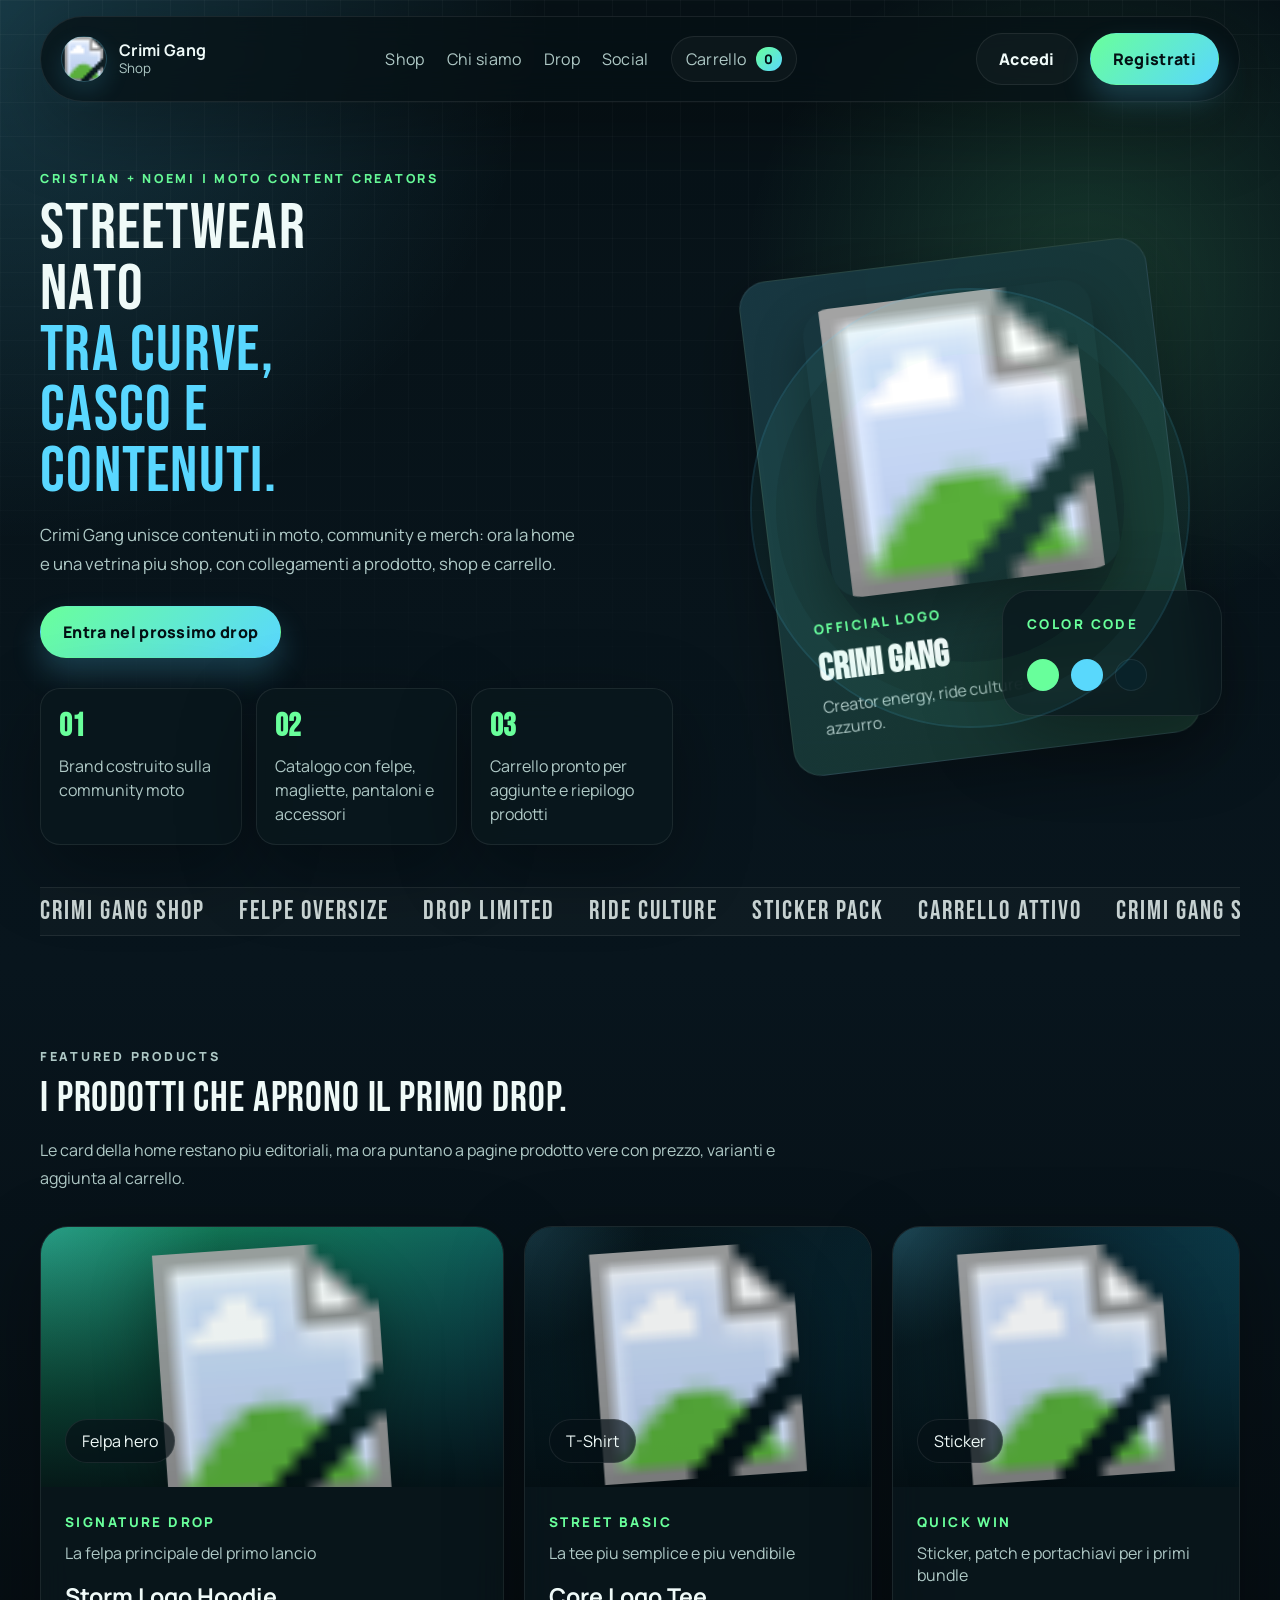
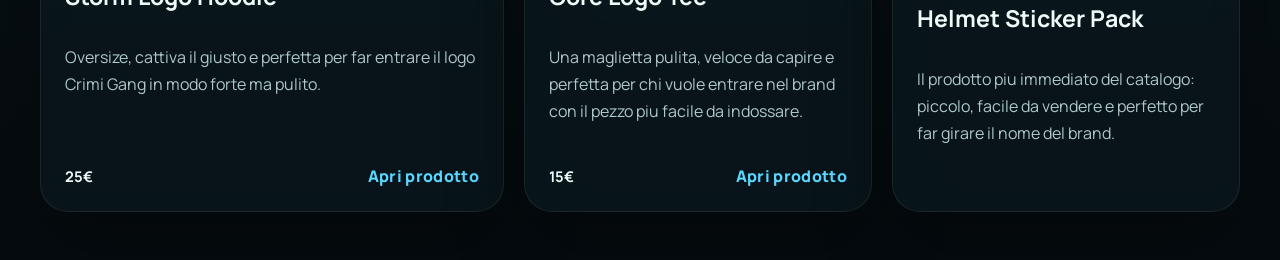
==== commit f55ea959: "Publish fixed public logo references" ====
--- a/index.html
+++ b/index.html
@@ -81,7 +81,7 @@
 
           <div class="hero-visual" aria-hidden="true">
             <div class="visual-card visual-card-main visual-logo-card">
-              <img src="assets/logo-crimi-square-web.jpg" alt="Logo Crimi Gang" />
+              <img src="assets/logo-crimi-square.svg" alt="Logo Crimi Gang" />
               <div class="visual-logo-copy">
                 <p>Official logo</p>
                 <strong>CRIMI GANG</strong>
@@ -136,7 +136,7 @@
               <a class="media-link" href="product.html?id=storm-logo-hoodie" aria-label="Apri Storm Logo Hoodie">
                 <div class="product-media media-hoodie media-hoodie-storm">
                   <div class="product-graphic" aria-hidden="true">
-                    <img src="assets/logo-crimi-square-web.jpg" alt="" loading="lazy" decoding="async" />
+                    <img src="assets/logo-crimi-square.svg" alt="" loading="lazy" decoding="async" />
                   </div>
                   <span>Felpa hero</span>
                 </div>
@@ -162,7 +162,7 @@
               <a class="media-link" href="product.html?id=core-logo-tee" aria-label="Apri Core Logo Tee">
                 <div class="product-media media-tee media-tee-core">
                   <div class="product-graphic" aria-hidden="true">
-                    <img src="assets/logo-crimi-square-web.jpg" alt="" loading="lazy" decoding="async" />
+                    <img src="assets/logo-crimi-square.svg" alt="" loading="lazy" decoding="async" />
                   </div>
                   <span>T-Shirt</span>
                 </div>
@@ -192,7 +192,7 @@
               >
                 <div class="product-media media-accessories media-accessories-sticker">
                   <div class="product-graphic" aria-hidden="true">
-                    <img src="assets/logo-crimi-square-web.jpg" alt="" loading="lazy" decoding="async" />
+                    <img src="assets/logo-crimi-square.svg" alt="" loading="lazy" decoding="async" />
                   </div>
                   <span>Sticker</span>
                 </div>
@@ -208,114 +208,302 @@
                   vendere e perfetto per far girare il nome del brand.
                 </p>
                 <div class="product-footer">
-                  <strong>5€</strong>
-                  <a href="product.html?id=helmet-sticker-pack">Apri prodotto</a>
-                </div>
-              </div>
-            </article>
-          </div>
-        </section>
-
-        <section class="section spotlight" id="about">
-          <div class="spotlight-copy">
-            <p class="eyebrow">Identita del brand</p>
-            <h2>Crimi Gang nasce tra creator energy e cultura moto.</h2>
-            <p>
-              Cristian e Noemi non sono solo il volto del progetto: sono la
-              fonte del tono visivo, del ritmo e del carattere del sito. Per
-              questo il layout unisce streetwear, velocita, camera action e
-              community.
-            </p>
-            <div class="tag-row">
-              <span>Ride videos</span>
-              <span>Streetwear</span>
-              <span>Couple creators</span>
-              <span>Green + Sky blue</span>
-            </div>
-          </div>
-
-          <div class="story-panel">
-            <div class="story-card">
-              <strong>Cristian</strong>
-              <p>
-                Energia, motori e una presenza diretta che funziona bene nei
-                lanci prodotto e nella parte piu street del brand.
-              </p>
-            </div>
-            <div class="story-card">
-              <strong>Noemi</strong>
-              <p>
-                Stile, personalita e contenuti che danno al progetto un taglio
-                piu riconoscibile, piu social e piu forte visivamente.
-              </p>
-            </div>
-            <div class="story-card accent">
-              <strong>Crimi Gang</strong>
-              <p>
-                Un nome che regge bene capsule, drop limitati, accessori e una
-                crescita futura piu seria lato shop.
-              </p>
-            </div>
-          </div>
-        </section>
-
-        <section class="section drop-section" id="drop">
-          <div class="drop-card">
-            <div>
-              <p class="eyebrow">Next drop</p>
-              <h2>Una struttura pronta per hype, prodotti e conversione.</h2>
-              <p>
-                Ho lasciato una sezione perfetta per countdown, newsletter,
-                prenotazioni o lista prioritaria appena decidete la prima
-                collezione ufficiale.
-              </p>
-            </div>
-
-            <form class="drop-form">
-              <label for="email">Ricevi il primo drop</label>
-              <div class="form-row">
-                <input
-                  id="email"
-                  type="email"
-                  placeholder="nome@email.com"
-                  aria-label="Inserisci la tua email"
-                />
-                <button type="button">Avvisami</button>
-              </div>
-              <small>Nessun backend ancora: la sezione e pronta per essere collegata.</small>
-            </form>
-          </div>
-        </section>
-
-        <section class="section account-preview" id="account">
-          <div class="account-strip">
-            <div>
-              <p class="eyebrow">Account ready</p>
-              <h2>Accedi o registrati con una sezione gia pronta per lo shop.</h2>
-              <p>
-                Ho aggiunto l'area account lato frontend: per ora e una demo
-                visiva, ma e gia pensata per login, registrazione, ordini e
-                accesso prioritario ai prossimi drop.
-              </p>
-            </div>
-
-            <div class="account-strip-actions">
-              <a class="button button-secondary" href="account.html#login">Accedi</a>
-              <a class="button button-primary" href="account.html#register">Registrati</a>
-            </div>
-          </div>
-        </section>
-
-      </main>
-
-      <footer class="footer">
-        <p>Crimi Gang</p>
-        <span>Home aggiornata per collegare shop, social, prodotti e carrello.</span>
-        <small>&copy; <span id="year"></span> Crimi Gang. All rights reserved.</small>
-      </footer>
-    </div>
-
-    <script src="products.js"></script>
-    <script src="script.js"></script>
-  </body>
-</html>
+                  <strong�x��+��+�ۙς�H+�Y�H�+��+X�+�+[�YZ[Y]+\�X��\�\X�ȏ�\+�H++���+�+�O��+�]���+�]���+�\�X�O��+�]���+��X�[ۏ���+�X�[ۈ�\��H��X�[ۈ+��Y�+�YH�X��]���]��\��H���Y�++X��+H���+�\��H�^YX���ȏ�Y[�]H[��[�+���+��ܚ[ZH�[���\��H++�HܙX]܈[�\��HH�[++\�H[�ˏ+�+���+��ܚ\�X[�H��[ZH�ۈ+�ۛ�+���[+��+�[++���]+Έ+�ۛ�B��۝H[+ۛ�+�\�]��[+�][�H[�\�]+\�H[+�]ˈ\��+]Y\��[^[�]+[�\��H+�+�Y]+�X\�+�[��]K�[Y\�HX�[ۈB���[][�]+K��+���]��\��H�Y�\��ȏ��+�[���YH+�Y[��+��[���+�[���+�Y]+�X\�+��[���+�[����\HܙX]ܜ�+��[���+�[��ܙY[�
+���H�+YO+��[���+�]���+�]����]��\��H��ܞK\[�[���]��\��H��ܞKX�\����+�+�ۙϐܚ\�X[�+��+�ۙς�+��[�\��XK[�ܚHH+[�H++�\�[��H\�]+H�H�[��[ۘH�[�H�ZB�[��H++���+�H�[H+\�H+]H+�+�Y][��[�+��+���+�]���]��\��H��ܞKX�\����+�+�ۙϓ��[ZO+��+�ۙς�+���[K+\��ۘ[]HH�۝[�]H�H[���[++���]+�+[�+Y�[+]H+�X�ۛ���X�[K+]H+���X[H+]H�ܝH+�\�]�[Y[�K��+���+�]���]��\��H��ܞKX�\�X��[����+�+�ۙϐܚ[ZH�[��+��+�ۙς�+��[���YH�H+�Y��H�[�H�\+�[K+��[Z]]KX��\��ܚHH+[�B�ܙ\��]H�]+\�H+]H+�\�XH]�+��+��+���+�]���+�]���+��X�[ۏ���+�X�[ۈ�\��H��X�[ۈ+��+\�X�[ۈ�YH�+�����]��\��H�+��+X�\����]���+�\��H�^YX���ȏ��^++��+���+��[�H+�+�]++\�H++�۝H+\�+\K++���+HH�۝�\��[ۙK�+�+���+���\��X]�+[�H+�^�[ۙH+\��]+H+\���[��ۋ�]��]+\��++�[��^�[ۚH�\�H++�[ܚ]\�XH\+[�HX�Y]HH++�[XB���^�[ۙH+Y��X�X[K��+���+�]�����ܛH�\��H�+��+Y�ܛH���X�[�܏H�[XZ[���X�]�H[++�[[�+��+�X�[��]��\��H��ܛK\��ȏ��[�+]�YH�[XZ[��++\OH�[XZ[��+X�Z�\�H���YP[XZ[+���H��\�XK[X�[H�[��\�\��HH++XH[XZ[��+ς��]+ۈ++\OH��]+ۈ��]��\�[ZO+؝]+ۏ��+�]���+�X[��\��[��X��[�[��ܘN�H+�^�[ۙHH++�۝H+\�\��\�H��Y�]K�+��X[��+ٛܛO��+�]���+��X�[ۏ���+�X�[ۈ�\��H��X�[ۈX���[�+\+�]�Y]ȈYH�X���[����]��\��H�X���[�+\�+�\���]���+�\��H�^YX���ȏ�X���[�+�XY+O+���+��X��YH�+�Y�\�+�]H�ۈ+[�H+�^�[ۙH�XH++�۝H+\��+��+�+�+���+���Y��][��	�\�XHX���[�]���۝[��+\�ܘHH+[�H[[+�\�]�KXHH�XH+[��]H+\���[�+�Y�\�+�^�[ۙKܙ[�HB�X��\���++�[ܚ]\�[�ZH++����[ZH+��+��+���+�]����]��\��H�X���[�+\�+�\+XX�[ۜȏ��H�\��H��]+ۈ�]+ۋ\�X�ۙ\�H�+�Y�H�X���[�+�+[���[���X��YO+�O��H�\��H��]+ۈ�]+ۋ\+�[X\�H�+�Y�H�X���[�+�+[ܙY�\�\����Y�\�+�]O+�O��+�]���+�]���+��X�[ۏ���+�XZ[�������\��\��H����\����+�ܚ[ZH�[��+���+�[���YHY��[ܛ�]H+\���Y�\�H+��++���X[+++���+HH�\��[ˏ+��[���+�X[����+N�+�[�YH�YX\���+��[��ܚ[ZH�[�ˈ[+�Y�++�+�\�\��Y+�+��X[��+ٛ��\���+�]����+�ܚ\++ܘ�H�+��+X�+˚�ȏ�+��ܚ\+��+�ܚ\++ܘ�H��ܚ\++��ȏ�+��ܚ\+��+؛�+O��+�+[�
--- a/overrides.css
+++ b/overrides.css
@@ -1,5 +1,5 @@
 :root {
-  --brand-logo: url("assets/logo-crimi-square-web.jpg");
+  --brand-logo: url("assets/logo-crimi-square.svg");
 }
 
 .brand-mark {
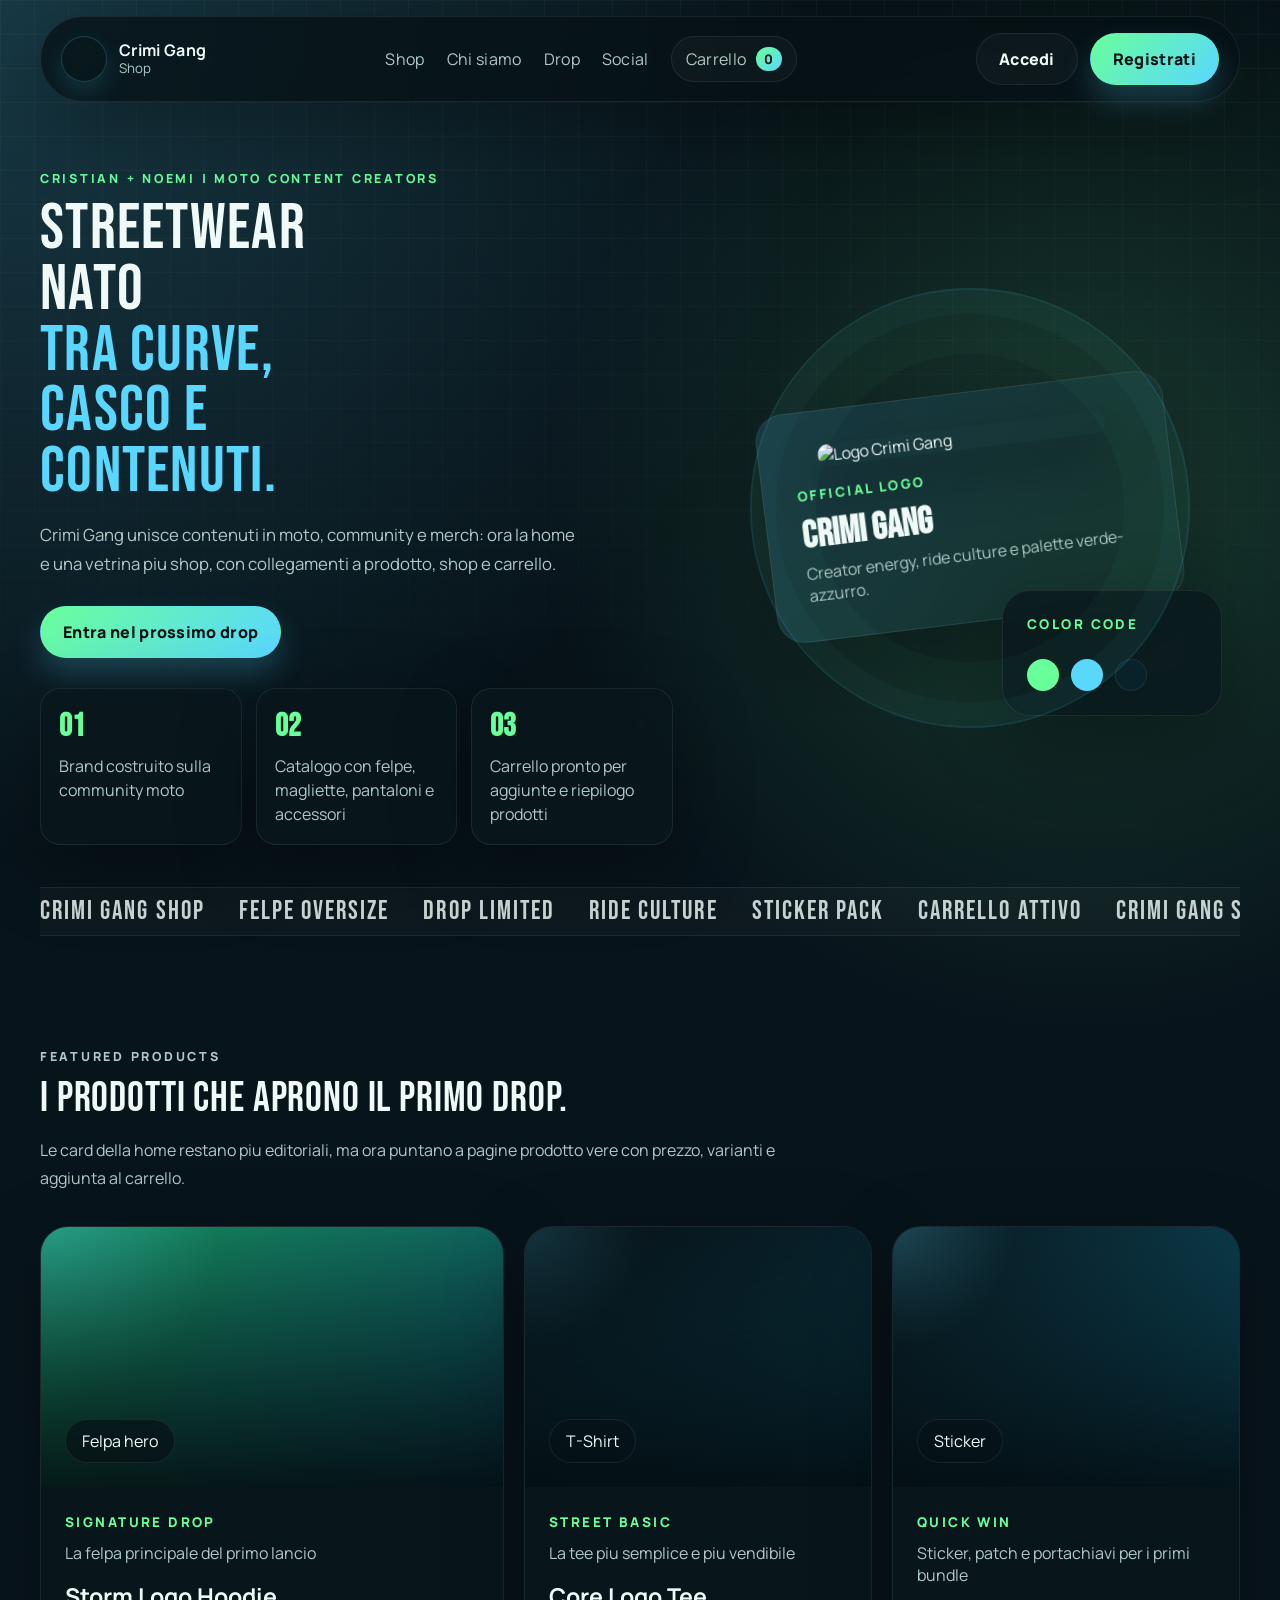
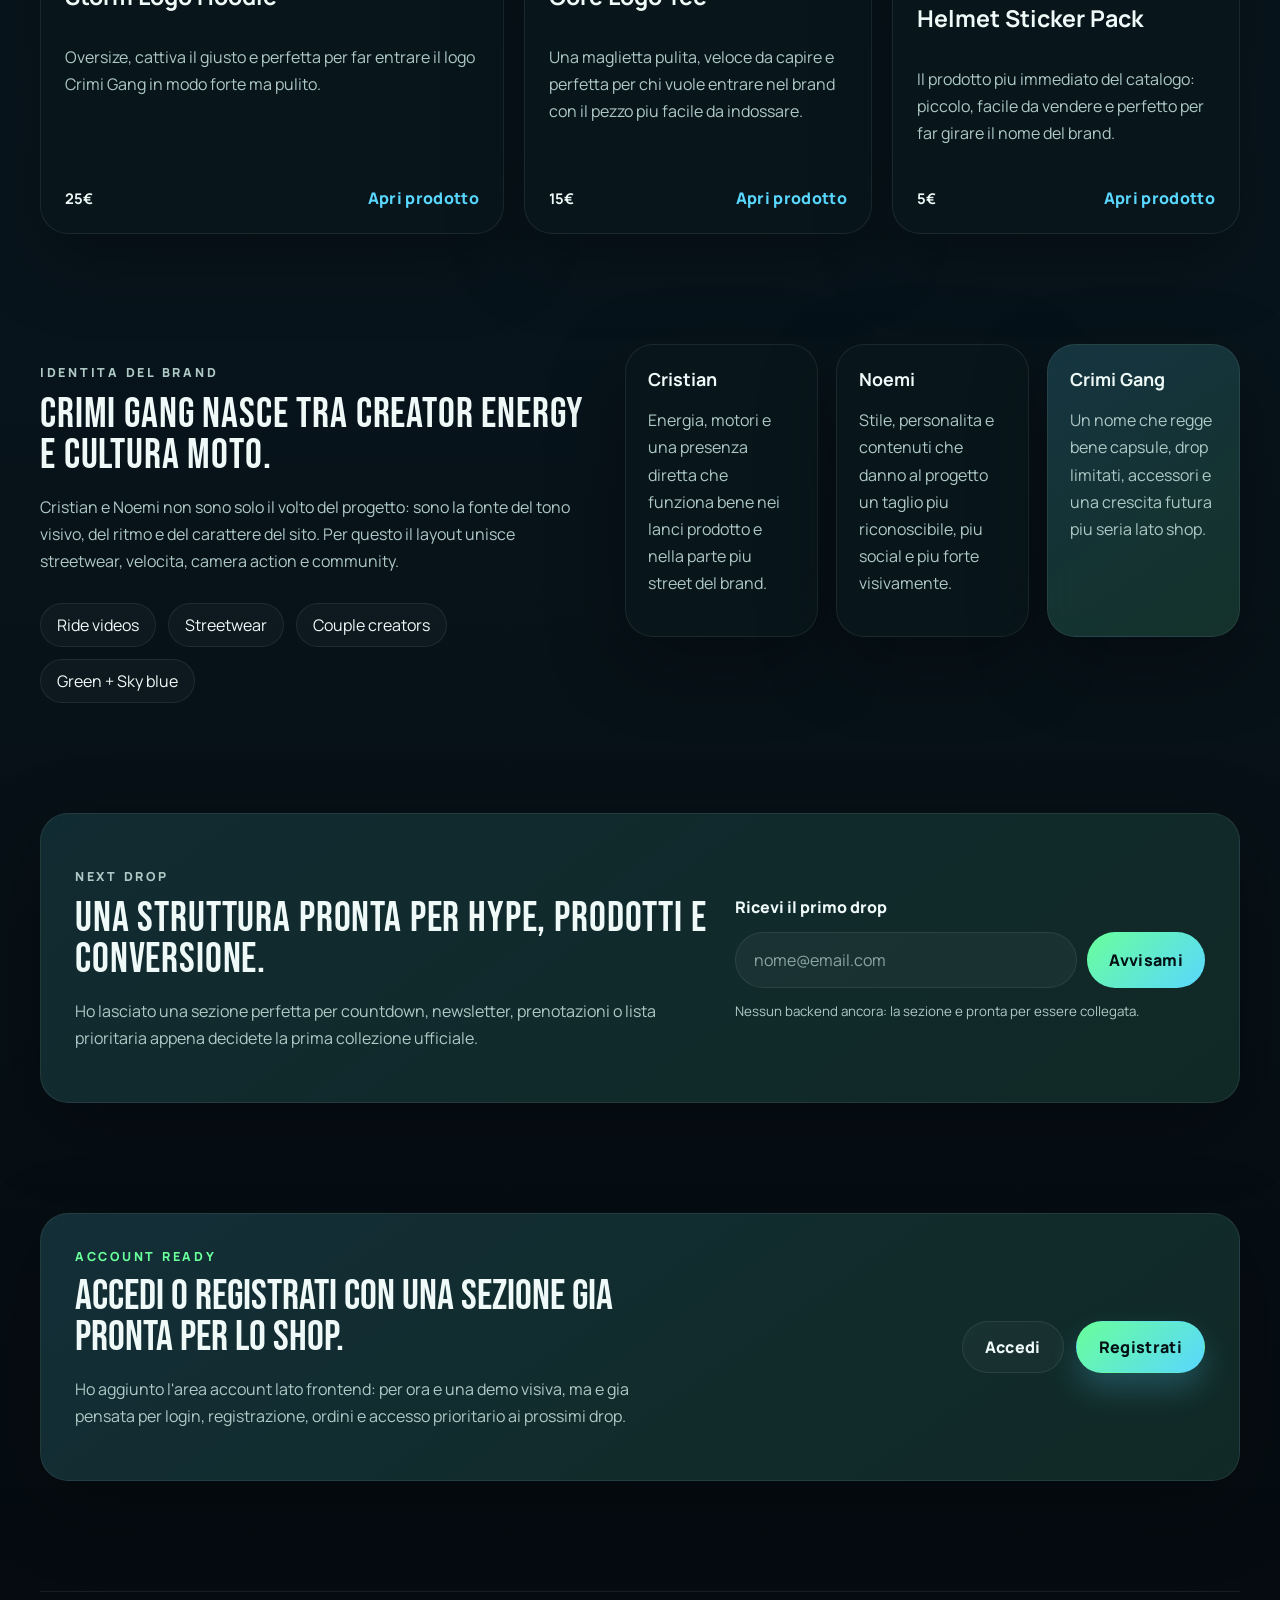
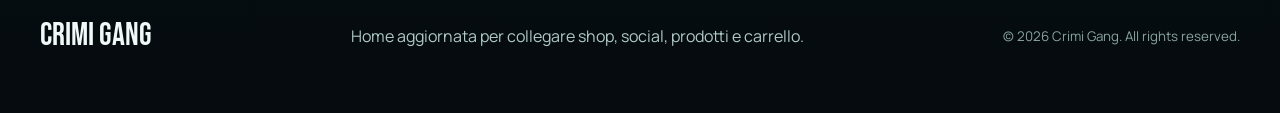
==== commit 4169ea0b: "Fix live storefront logo and corrupted pages" ====
--- a/index.html
+++ b/index.html
@@ -81,7 +81,7 @@
 
           <div class="hero-visual" aria-hidden="true">
             <div class="visual-card visual-card-main visual-logo-card">
-              <img src="assets/logo-crimi-square.svg" alt="Logo Crimi Gang" />
+              <img src="assets/logo-crimi-square-web.jpg" alt="Logo Crimi Gang" />
               <div class="visual-logo-copy">
                 <p>Official logo</p>
                 <strong>CRIMI GANG</strong>
@@ -136,7 +136,7 @@
               <a class="media-link" href="product.html?id=storm-logo-hoodie" aria-label="Apri Storm Logo Hoodie">
                 <div class="product-media media-hoodie media-hoodie-storm">
                   <div class="product-graphic" aria-hidden="true">
-                    <img src="assets/logo-crimi-square.svg" alt="" loading="lazy" decoding="async" />
+                    <img src="assets/logo-crimi-square-web.jpg" alt="" loading="lazy" decoding="async" />
                   </div>
                   <span>Felpa hero</span>
                 </div>
@@ -162,7 +162,7 @@
               <a class="media-link" href="product.html?id=core-logo-tee" aria-label="Apri Core Logo Tee">
                 <div class="product-media media-tee media-tee-core">
                   <div class="product-graphic" aria-hidden="true">
-                    <img src="assets/logo-crimi-square.svg" alt="" loading="lazy" decoding="async" />
+                    <img src="assets/logo-crimi-square-web.jpg" alt="" loading="lazy" decoding="async" />
                   </div>
                   <span>T-Shirt</span>
                 </div>
@@ -192,7 +192,7 @@
               >
                 <div class="product-media media-accessories media-accessories-sticker">
                   <div class="product-graphic" aria-hidden="true">
-                    <img src="assets/logo-crimi-square.svg" alt="" loading="lazy" decoding="async" />
+                    <img src="assets/logo-crimi-square-web.jpg" alt="" loading="lazy" decoding="async" />
                   </div>
                   <span>Sticker</span>
                 </div>
@@ -208,302 +208,114 @@
                   vendere e perfetto per far girare il nome del brand.
                 </p>
                 <div class="product-footer">
-                  <strong�x��-��-�ۙς�H-�Y�H�-��-X�-�-[�YZ[Y]-\�X��\�\X�ȏ�\-�H--���-�-�O��-�]���-�]���-�\�X�O��-�]���-��X�[ۏ���-�X�[ۈ�\��H��X�[ۈ-��Y�-�YH�X��]���]��\��H���Y�--X��-H���-�\��H�^YX���ȏ�Y[�]H[��[�-���-��ܚ[ZH�[���\��H--�HܙX]܈[�\��HH�[--\�H[�ˏ-�-���-��ܚ\�X[�H��[ZH�ۈ-�ۛ�-���[-��-�[--���]-Έ-�ۛ�B��۝H[-ۛ�-�\�]��[-�][�H[�\�]-\�H[-�]ˈ\��-]Y\��[^[�]-[�\��H-�-�Y]-�X\�-�[��]K�[Y\�HX�[ۈB���[][�]-K��-���]��\��H�Y�\��ȏ��-�[���YH-�Y[��-��[���-�[���-�Y]-�X\�-��[���-�[����\HܙX]ܜ�-��[���-�[��ܙY[�
-���H�-YO-��[���-�]���-�]����]��\��H��ܞK\[�[���]��\��H��ܞKX�\����-�-�ۙϐܚ\�X[�-��-�ۙς�-��[�\��XK[�ܚHH-[�H--�\�[��H\�]-H�H�[��[ۘH�[�H�ZB�[��H--���-�H�[H-\�H-]H-�-�Y][��[�-��-���-�]���]��\��H��ܞKX�\����-�-�ۙϓ��[ZO-��-�ۙς�-���[K-\��ۘ[]HH�۝[�]H�H[���[--���]-�-[�-Y�[-]H-�X�ۛ���X�[K-]H-���X[H-]H�ܝH-�\�]�[Y[�K��-���-�]���]��\��H��ܞKX�\�X��[����-�-�ۙϐܚ[ZH�[��-��-�ۙς�-��[���YH�H-�Y��H�[�H�\-�[K-��[Z]]KX��\��ܚHH-[�B�ܙ\��]H�]-\�H-]H-�\�XH]�-��-��-���-�]���-�]���-��X�[ۏ���-�X�[ۈ�\��H��X�[ۈ-��-\�X�[ۈ�YH�-�����]��\��H�-��-X�\����]���-�\��H�^YX���ȏ��^--��-���-��[�H-�-�]--\�H--�۝H-\�-\K--���-HH�۝�\��[ۙK�-�-���-���\��X]�-[�H-�^�[ۙH-\��]-H-\���[��ۋ�]��]-\��--�[��^�[ۚH�\�H--�[ܚ]\�XH\-[�HX�Y]HH--�[XB���^�[ۙH-Y��X�X[K��-���-�]�����ܛH�\��H�-��-Y�ܛH���X�[�܏H�[XZ[���X�]�H[--�[[�-��-�X�[��]��\��H��ܛK\��ȏ��[�-]�YH�[XZ[��--\OH�[XZ[��-X�Z�\�H���YP[XZ[-���H��\�XK[X�[H�[��\�\��HH--XH[XZ[��-ς��]-ۈ--\OH��]-ۈ��]��\�[ZO-؝]-ۏ��-�]���-�X[��\��[��X��[�[��ܘN�H-�^�[ۙHH--�۝H-\�\��\�H��Y�]K�-��X[��-ٛܛO��-�]���-��X�[ۏ���-�X�[ۈ�\��H��X�[ۈX���[�-\-�]�Y]ȈYH�X���[����]��\��H�X���[�-\�-�\���]���-�\��H�^YX���ȏ�X���[�-�XY-O-���-��X��YH�-�Y�\�-�]H�ۈ-[�H-�^�[ۙH�XH--�۝H-\��-��-�-�-���-���Y��][��	�\�XHX���[�]���۝[��-\�ܘHH-[�H[[-�\�]�KXHH�XH-[��]H-\���[�-�Y�\�-�^�[ۙKܙ[�HB�X��\���--�[ܚ]\�[�ZH--����[ZH-��-��-���-�]����]��\��H�X���[�-\�-�\-XX�[ۜȏ��H�\��H��]-ۈ�]-ۋ\�X�ۙ\�H�-�Y�H�X���[�-�-[���[���X��YO-�O��H�\��H��]-ۈ�]-ۋ\-�[X\�H�-�Y�H�X���[�-�-[ܙY�\�\����Y�\�-�]O-�O��-�]���-�]���-��X�[ۏ���-�XZ[�������\��\��H����\����-�ܚ[ZH�[��-���-�[���YHY��[ܛ�]H-\���Y�\�H-��--���X[---���-HH�\��[ˏ-��[���-�X[����-N�-�[�YH�YX\���-��[��ܚ[ZH�[�ˈ[-�Y�--�-�\�\��Y-�-��X[��-ٛ��\���-�]����-�ܚ\--ܘ�H�-��-X�-˚�ȏ�-��ܚ\-��-�ܚ\--ܘ�H��ܚ\--��ȏ�-��ܚ\-��-؛�-O��-�-[�+                  <strong>5€</strong>
+                  <a href="product.html?id=helmet-sticker-pack">Apri prodotto</a>
+                </div>
+              </div>
+            </article>
+          </div>
+        </section>
+
+        <section class="section spotlight" id="about">
+          <div class="spotlight-copy">
+            <p class="eyebrow">Identita del brand</p>
+            <h2>Crimi Gang nasce tra creator energy e cultura moto.</h2>
+            <p>
+              Cristian e Noemi non sono solo il volto del progetto: sono la
+              fonte del tono visivo, del ritmo e del carattere del sito. Per
+              questo il layout unisce streetwear, velocita, camera action e
+              community.
+            </p>
+            <div class="tag-row">
+              <span>Ride videos</span>
+              <span>Streetwear</span>
+              <span>Couple creators</span>
+              <span>Green + Sky blue</span>
+            </div>
+          </div>
+
+          <div class="story-panel">
+            <div class="story-card">
+              <strong>Cristian</strong>
+              <p>
+                Energia, motori e una presenza diretta che funziona bene nei
+                lanci prodotto e nella parte piu street del brand.
+              </p>
+            </div>
+            <div class="story-card">
+              <strong>Noemi</strong>
+              <p>
+                Stile, personalita e contenuti che danno al progetto un taglio
+                piu riconoscibile, piu social e piu forte visivamente.
+              </p>
+            </div>
+            <div class="story-card accent">
+              <strong>Crimi Gang</strong>
+              <p>
+                Un nome che regge bene capsule, drop limitati, accessori e una
+                crescita futura piu seria lato shop.
+              </p>
+            </div>
+          </div>
+        </section>
+
+        <section class="section drop-section" id="drop">
+          <div class="drop-card">
+            <div>
+              <p class="eyebrow">Next drop</p>
+              <h2>Una struttura pronta per hype, prodotti e conversione.</h2>
+              <p>
+                Ho lasciato una sezione perfetta per countdown, newsletter,
+                prenotazioni o lista prioritaria appena decidete la prima
+                collezione ufficiale.
+              </p>
+            </div>
+
+            <form class="drop-form">
+              <label for="email">Ricevi il primo drop</label>
+              <div class="form-row">
+                <input
+                  id="email"
+                  type="email"
+                  placeholder="nome@email.com"
+                  aria-label="Inserisci la tua email"
+                />
+                <button type="button">Avvisami</button>
+              </div>
+              <small>Nessun backend ancora: la sezione e pronta per essere collegata.</small>
+            </form>
+          </div>
+        </section>
+
+        <section class="section account-preview" id="account">
+          <div class="account-strip">
+            <div>
+              <p class="eyebrow">Account ready</p>
+              <h2>Accedi o registrati con una sezione gia pronta per lo shop.</h2>
+              <p>
+                Ho aggiunto l'area account lato frontend: per ora e una demo
+                visiva, ma e gia pensata per login, registrazione, ordini e
+                accesso prioritario ai prossimi drop.
+              </p>
+            </div>
+
+            <div class="account-strip-actions">
+              <a class="button button-secondary" href="account.html#login">Accedi</a>
+              <a class="button button-primary" href="account.html#register">Registrati</a>
+            </div>
+          </div>
+        </section>
+
+      </main>
+
+      <footer class="footer">
+        <p>Crimi Gang</p>
+        <span>Home aggiornata per collegare shop, social, prodotti e carrello.</span>
+        <small>&copy; <span id="year"></span> Crimi Gang. All rights reserved.</small>
+      </footer>
+    </div>
+
+    <script src="products.js"></script>
+    <script src="script.js"></script>
+  </body>
+</html>
--- a/overrides.css
+++ b/overrides.css
@@ -1,5 +1,5 @@
 :root {
-  --brand-logo: url("assets/logo-crimi-square.svg");
+  --brand-logo: url("assets/logo-crimi-square-web.jpg");
 }
 
 .brand-mark {
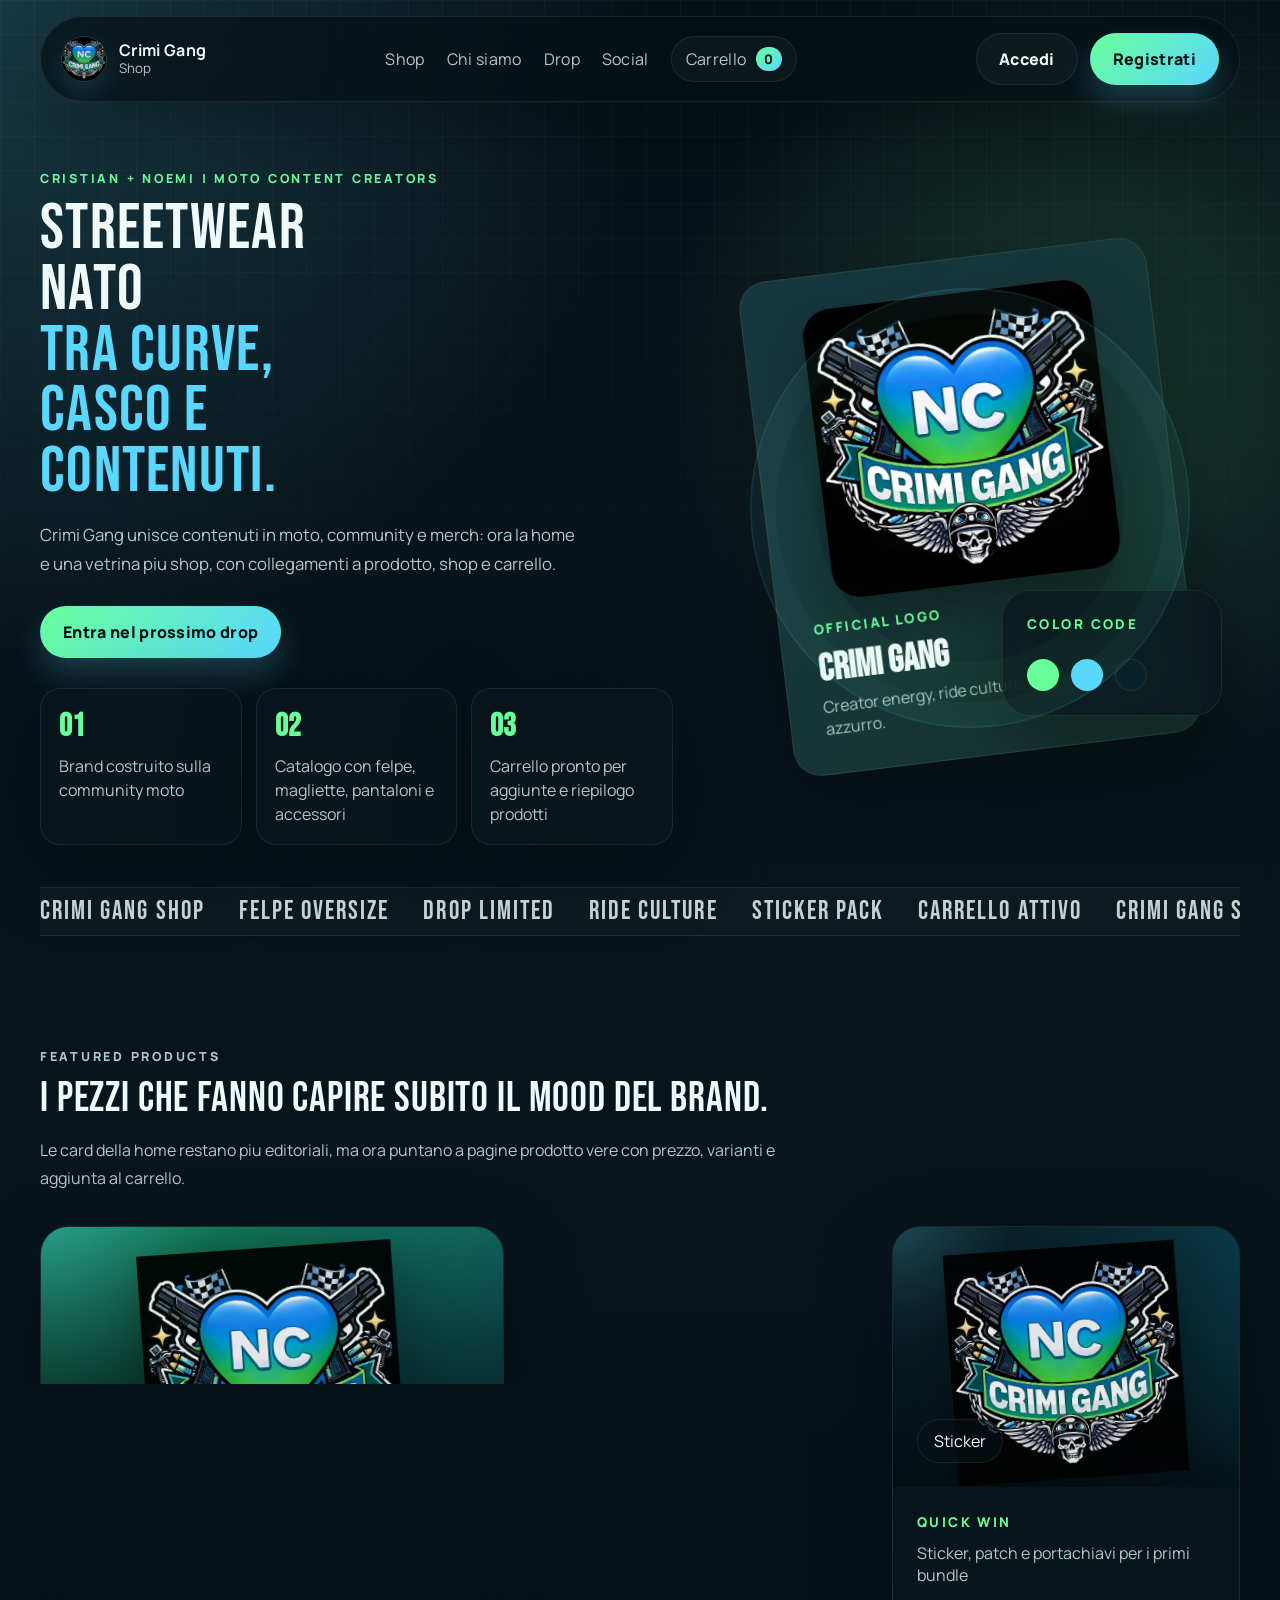
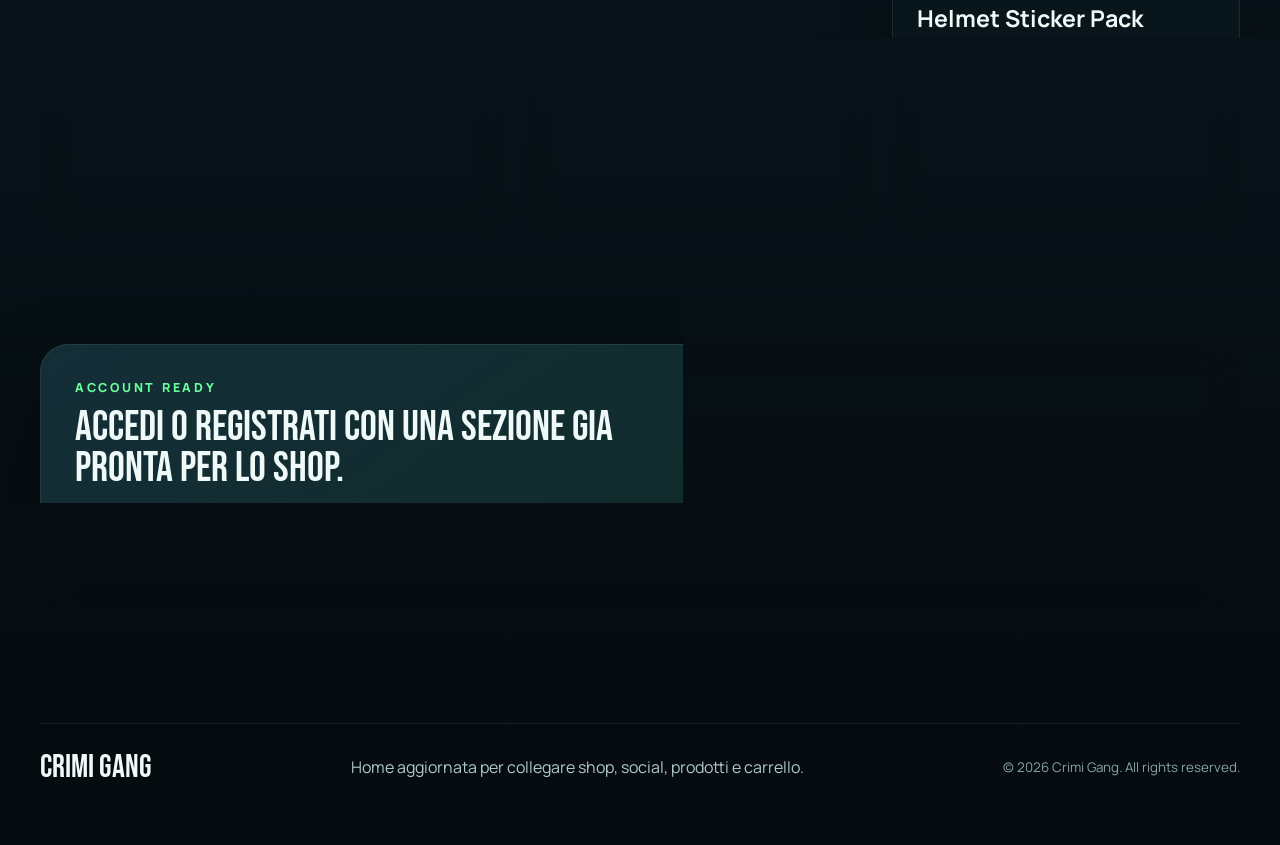
==== commit 333c48df: "Split home sections into dedicated pages and fix mobile color card" ====
--- a/index.html
+++ b/index.html
@@ -8,6 +8,7 @@
       content="Crimi Gang: shop streetwear ispirato al mondo moto, con felpe, magliette, accessori e carrello."
     />
     <title>Crimi Gang | Shop</title>
+    <script src="brand-logo.js?v=20260402b"></script>
     <link rel="preconnect" href="https://fonts.googleapis.com" />
     <link rel="preconnect" href="https://fonts.gstatic.com" crossorigin />
     <link
@@ -30,9 +31,9 @@
 
         <nav class="nav">
           <a href="shop.html">Shop</a>
-          <a href="#about">Chi siamo</a>
-          <a href="#drop">Drop</a>
-          <a href="social.html">Social</a>
+          <a href="social.html#story">Chi siamo</a>
+          <a href="drop.html">Drop</a>
+          <a href="social.html#social">Social</a>
           <a class="cart-link" href="cart.html">
             Carrello
             <span class="cart-count" data-cart-count>0</span>
@@ -60,7 +61,7 @@
             </p>
 
             <div class="hero-actions">
-              <a class="button button-primary" href="#drop">Entra nel prossimo drop</a>
+              <a class="button button-primary" href="drop.html">Entra nel prossimo drop</a>
             </div>
 
             <ul class="hero-stats" aria-label="Dati del brand">
@@ -81,7 +82,11 @@
 
           <div class="hero-visual" aria-hidden="true">
             <div class="visual-card visual-card-main visual-logo-card">
-              <img src="assets/logo-crimi-square-web.jpg" alt="Logo Crimi Gang" />
+              <img
+                src="[data-uri]"
+                data-brand-logo="true"
+                alt="Logo Crimi Gang"
+              />
               <div class="visual-logo-copy">
                 <p>Official logo</p>
                 <strong>CRIMI GANG</strong>
@@ -124,7 +129,7 @@
         <section class="section products" id="shop">
           <div class="section-heading">
             <p class="eyebrow">Featured products</p>
-            <h2>I prodotti che aprono il primo drop.</h2>
+            <h2>I pezzi che fanno capire subito il mood del brand.</h2>
             <p>
               Le card della home restano piu editoriali, ma ora puntano a
               pagine prodotto vere con prezzo, varianti e aggiunta al carrello.
@@ -136,7 +141,13 @@
               <a class="media-link" href="product.html?id=storm-logo-hoodie" aria-label="Apri Storm Logo Hoodie">
                 <div class="product-media media-hoodie media-hoodie-storm">
                   <div class="product-graphic" aria-hidden="true">
-                    <img src="assets/logo-crimi-square-web.jpg" alt="" loading="lazy" decoding="async" />
+                    <img
+                      src="[data-uri]"
+                      data-brand-logo="true"
+                      alt=""
+                      loading="lazy"
+                      decoding="async"
+                    />
                   </div>
                   <span>Felpa hero</span>
                 </div>
@@ -162,7 +173,13 @@
               <a class="media-link" href="product.html?id=core-logo-tee" aria-label="Apri Core Logo Tee">
                 <div class="product-media media-tee media-tee-core">
                   <div class="product-graphic" aria-hidden="true">
-                    <img src="assets/logo-crimi-square-web.jpg" alt="" loading="lazy" decoding="async" />
+                    <img
+                      src="[data-uri]"
+                      data-brand-logo="true"
+                      alt=""
+                      loading="lazy"
+                      decoding="async"
+                    />
                   </div>
                   <span>T-Shirt</span>
                 </div>
@@ -192,7 +209,13 @@
               >
                 <div class="product-media media-accessories media-accessories-sticker">
                   <div class="product-graphic" aria-hidden="true">
-                    <img src="assets/logo-crimi-square-web.jpg" alt="" loading="lazy" decoding="async" />
+                    <img
+                      src="[data-uri]"
+                      data-brand-logo="true"
+                      alt=""
+                      loading="lazy"
+                      decoding="async"
+                    />
                   </div>
                   <span>Sticker</span>
                 </div>
@@ -213,77 +236,6 @@
                 </div>
               </div>
             </article>
-          </div>
-        </section>
-
-        <section class="section spotlight" id="about">
-          <div class="spotlight-copy">
-            <p class="eyebrow">Identita del brand</p>
-            <h2>Crimi Gang nasce tra creator energy e cultura moto.</h2>
-            <p>
-              Cristian e Noemi non sono solo il volto del progetto: sono la
-              fonte del tono visivo, del ritmo e del carattere del sito. Per
-              questo il layout unisce streetwear, velocita, camera action e
-              community.
-            </p>
-            <div class="tag-row">
-              <span>Ride videos</span>
-              <span>Streetwear</span>
-              <span>Couple creators</span>
-              <span>Green + Sky blue</span>
-            </div>
-          </div>
-
-          <div class="story-panel">
-            <div class="story-card">
-              <strong>Cristian</strong>
-              <p>
-                Energia, motori e una presenza diretta che funziona bene nei
-                lanci prodotto e nella parte piu street del brand.
-              </p>
-            </div>
-            <div class="story-card">
-              <strong>Noemi</strong>
-              <p>
-                Stile, personalita e contenuti che danno al progetto un taglio
-                piu riconoscibile, piu social e piu forte visivamente.
-              </p>
-            </div>
-            <div class="story-card accent">
-              <strong>Crimi Gang</strong>
-              <p>
-                Un nome che regge bene capsule, drop limitati, accessori e una
-                crescita futura piu seria lato shop.
-              </p>
-            </div>
-          </div>
-        </section>
-
-        <section class="section drop-section" id="drop">
-          <div class="drop-card">
-            <div>
-              <p class="eyebrow">Next drop</p>
-              <h2>Una struttura pronta per hype, prodotti e conversione.</h2>
-              <p>
-                Ho lasciato una sezione perfetta per countdown, newsletter,
-                prenotazioni o lista prioritaria appena decidete la prima
-                collezione ufficiale.
-              </p>
-            </div>
-
-            <form class="drop-form">
-              <label for="email">Ricevi il primo drop</label>
-              <div class="form-row">
-                <input
-                  id="email"
-                  type="email"
-                  placeholder="nome@email.com"
-                  aria-label="Inserisci la tua email"
-                />
-                <button type="button">Avvisami</button>
-              </div>
-              <small>Nessun backend ancora: la sezione e pronta per essere collegata.</small>
-            </form>
           </div>
         </section>
 
--- a/overrides.css
+++ b/overrides.css
@@ -63,3 +63,47 @@
 .shop-listing-section {
   padding-top: 0;
 }
+
+@media (max-width: 760px) {
+  [data-page="home"] .hero-visual {
+    min-height: auto;
+    display: flex;
+    flex-direction: column;
+    align-items: center;
+    gap: 16px;
+    padding-top: 10px;
+  }
+
+  [data-page="home"] .hero-visual .visual-card {
+    position: relative;
+    inset: auto;
+  }
+
+  [data-page="home"] .visual-card-main {
+    width: min(100%, 360px);
+    margin: 0 auto;
+    transform: none;
+  }
+
+  [data-page="home"] .visual-card-small {
+    right: auto;
+    left: auto;
+    bottom: auto;
+    width: min(100%, 280px);
+    min-width: 0;
+    margin: 0 auto;
+  }
+
+  [data-page="home"] .speed-ring {
+    top: 28px;
+    width: min(100%, 320px);
+  }
+
+  [data-page="home"] .visual-logo-card img {
+    width: min(100%, 250px);
+  }
+
+  [data-page="home"] .visual-card-small span {
+    line-height: 1.6;
+  }
+}
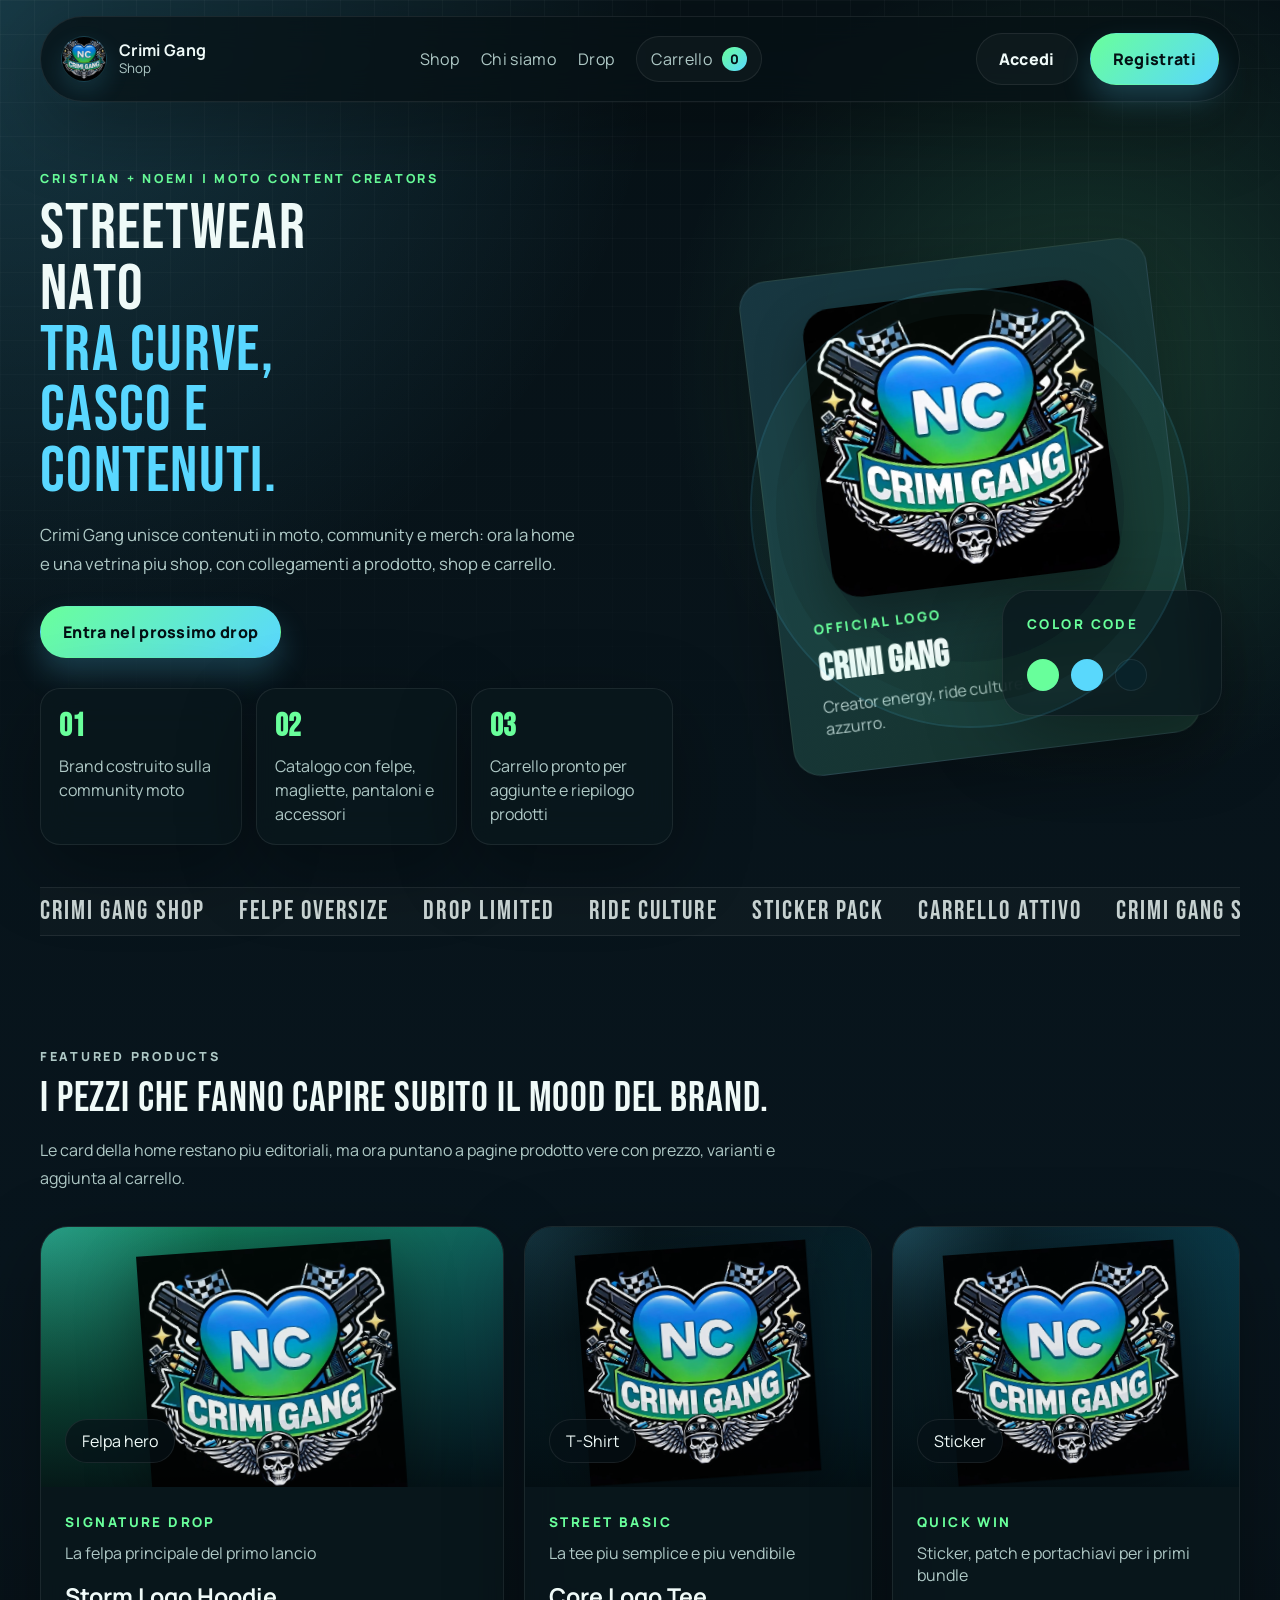
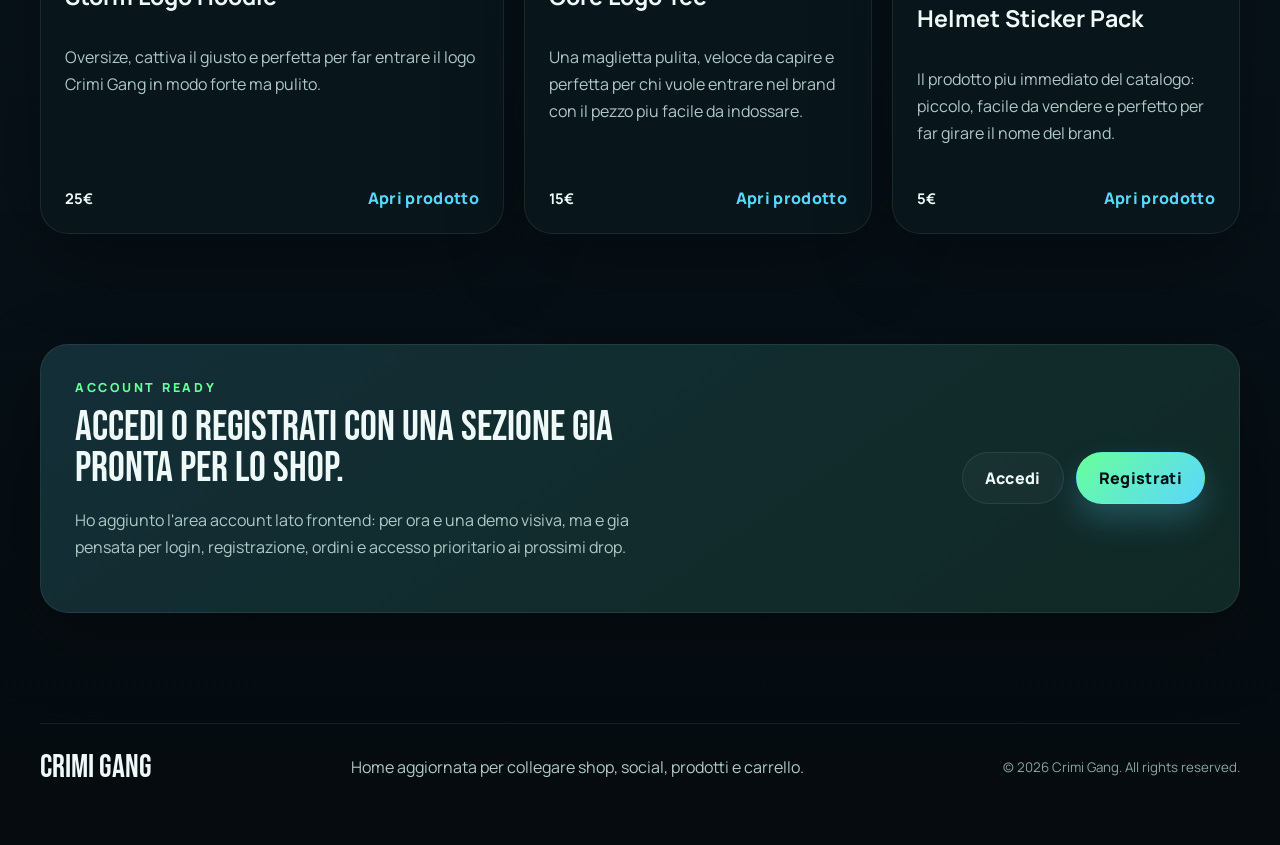
==== commit 44a6720f: "Unify about page and add support contacts" ====
--- a/index.html
+++ b/index.html
@@ -31,9 +31,8 @@
 
         <nav class="nav">
           <a href="shop.html">Shop</a>
-          <a href="social.html#story">Chi siamo</a>
+          <a href="social.html">Chi siamo</a>
           <a href="drop.html">Drop</a>
-          <a href="social.html#social">Social</a>
           <a class="cart-link" href="cart.html">
             Carrello
             <span class="cart-count" data-cart-count>0</span>
--- a/overrides.css
+++ b/overrides.css
@@ -64,6 +64,49 @@
   padding-top: 0;
 }
 
+.social-page-card-contact {
+  scroll-margin-top: 120px;
+  background:
+    linear-gradient(145deg, rgba(105, 255, 155, 0.12), rgba(89, 215, 255, 0.1)),
+    var(--panel);
+}
+
+.contact-lines {
+  display: grid;
+  gap: 10px;
+  margin-top: 6px;
+}
+
+.contact-lines a {
+  display: inline-flex;
+  align-items: center;
+  justify-content: flex-start;
+  min-height: 48px;
+  padding: 12px 16px;
+  border: 1px solid var(--line);
+  border-radius: 16px;
+  color: var(--text);
+  background: rgba(255, 255, 255, 0.04);
+  transition:
+    transform 180ms ease,
+    border-color 180ms ease,
+    color 180ms ease,
+    background 180ms ease;
+}
+
+.contact-lines a:hover,
+.contact-lines a:focus-visible {
+  transform: translateY(-1px);
+  border-color: rgba(89, 215, 255, 0.28);
+  color: var(--sky);
+}
+
+.contact-note {
+  margin: 0;
+  color: var(--muted);
+  line-height: 1.7;
+}
+
 @media (max-width: 760px) {
   [data-page="home"] .hero-visual {
     min-height: auto;
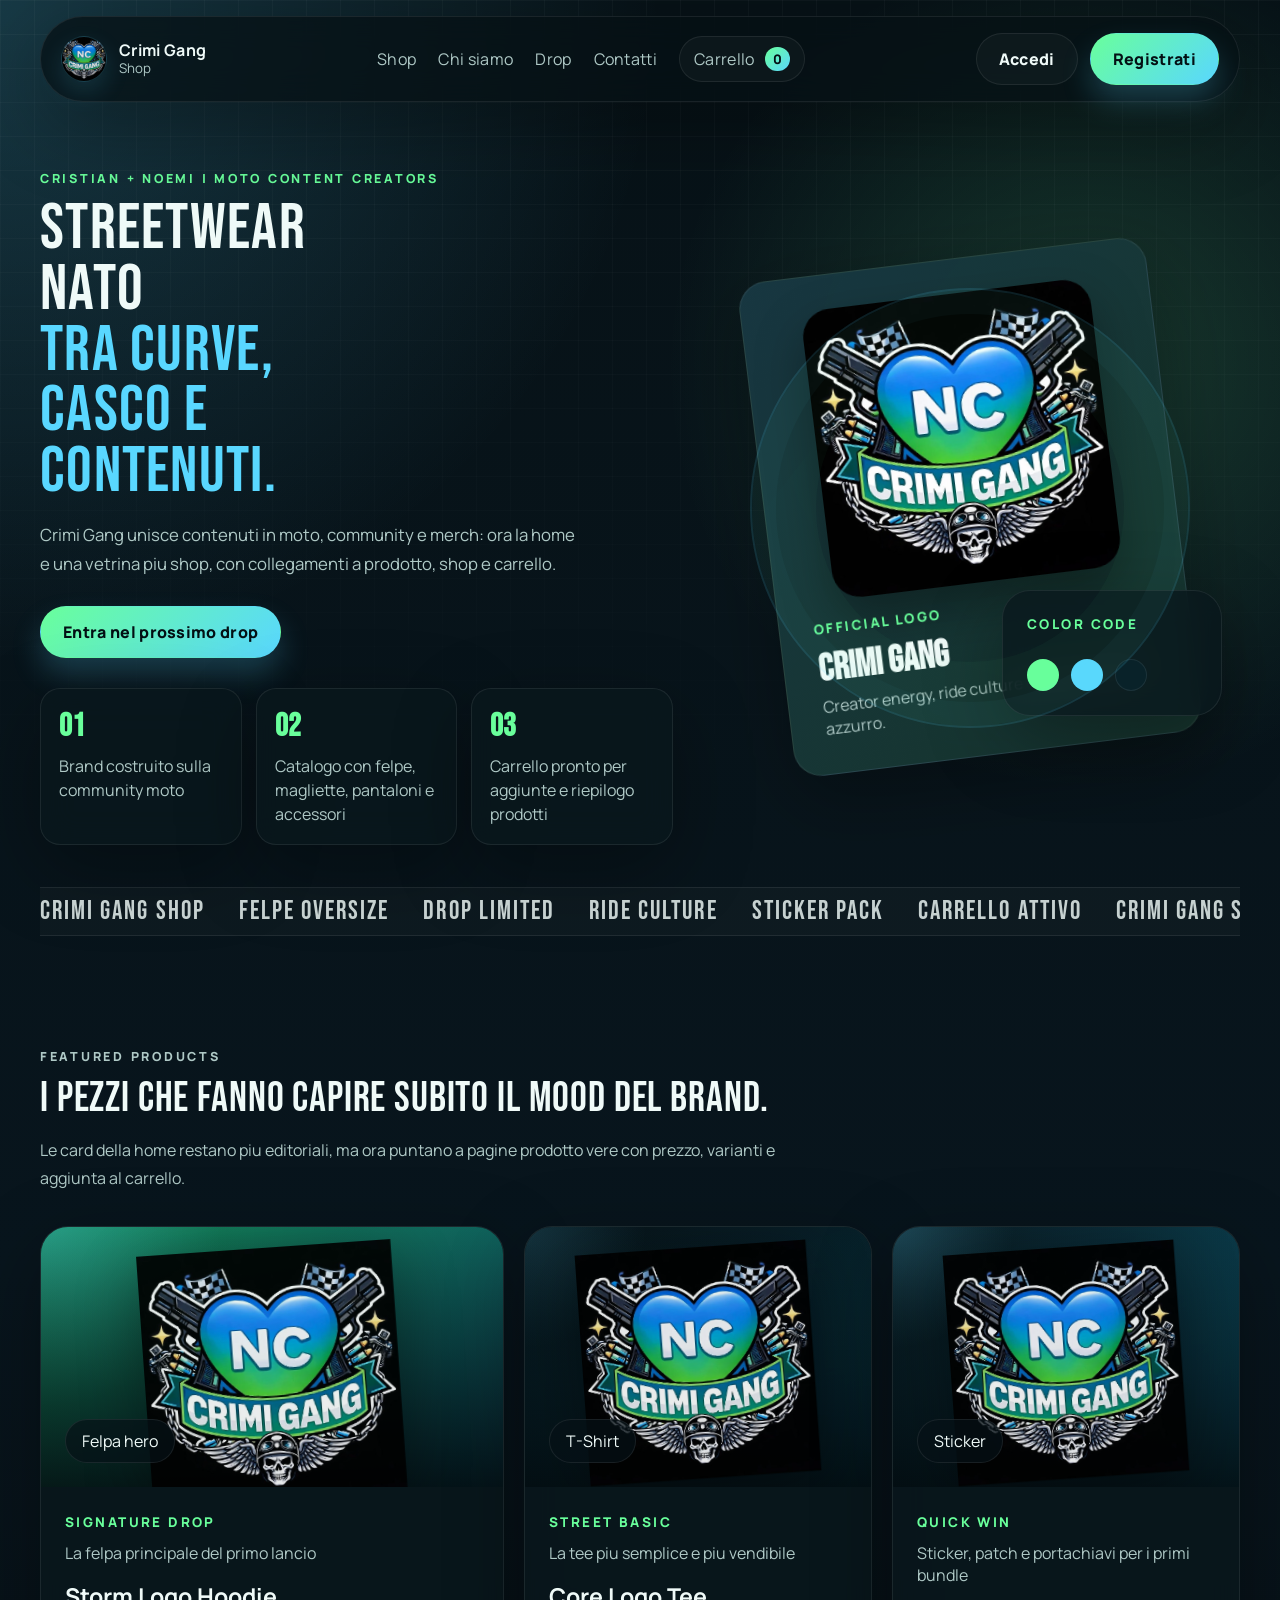
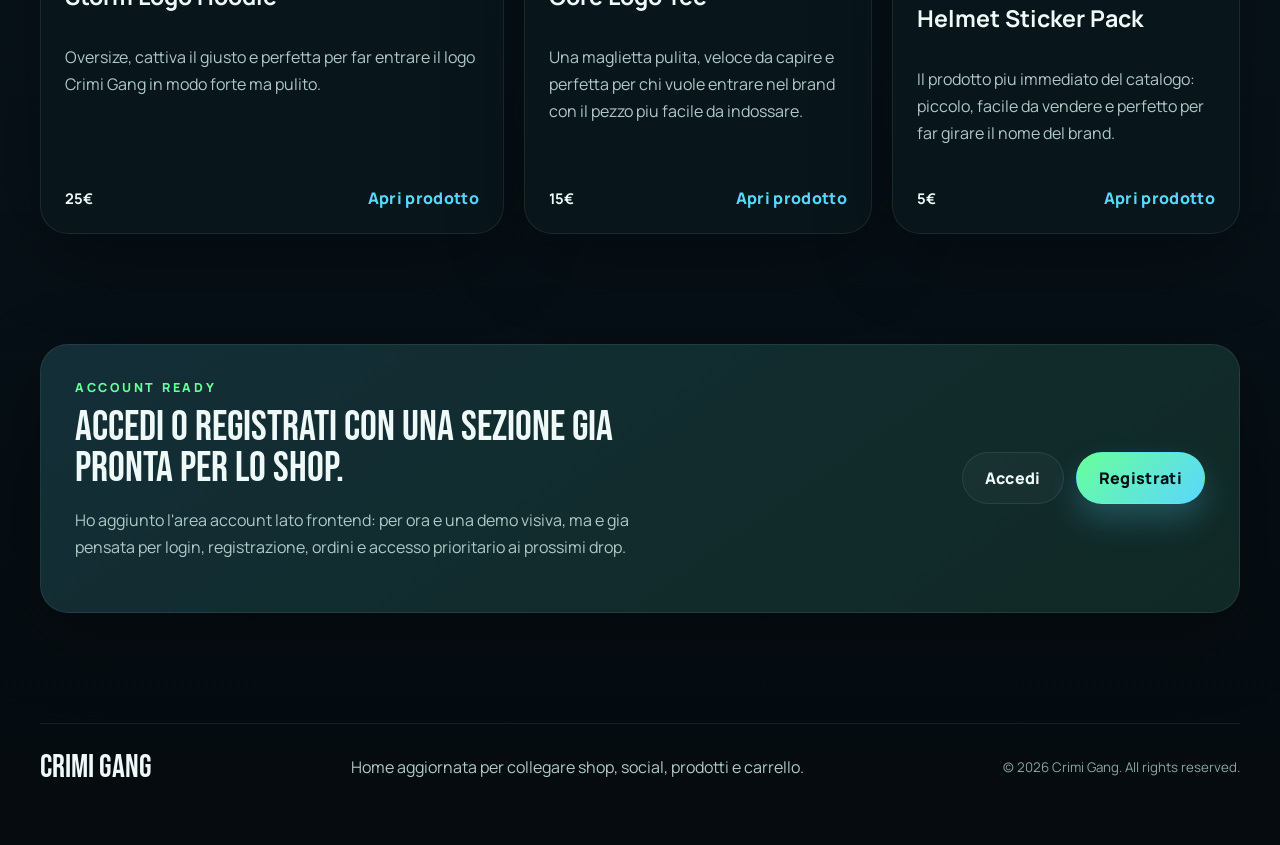
==== commit 315f5369: "Add dedicated contacts page and Instagram link" ====
--- a/index.html
+++ b/index.html
@@ -33,6 +33,7 @@
           <a href="shop.html">Shop</a>
           <a href="social.html">Chi siamo</a>
           <a href="drop.html">Drop</a>
+          <a href="contatti.html">Contatti</a>
           <a class="cart-link" href="cart.html">
             Carrello
             <span class="cart-count" data-cart-count>0</span>
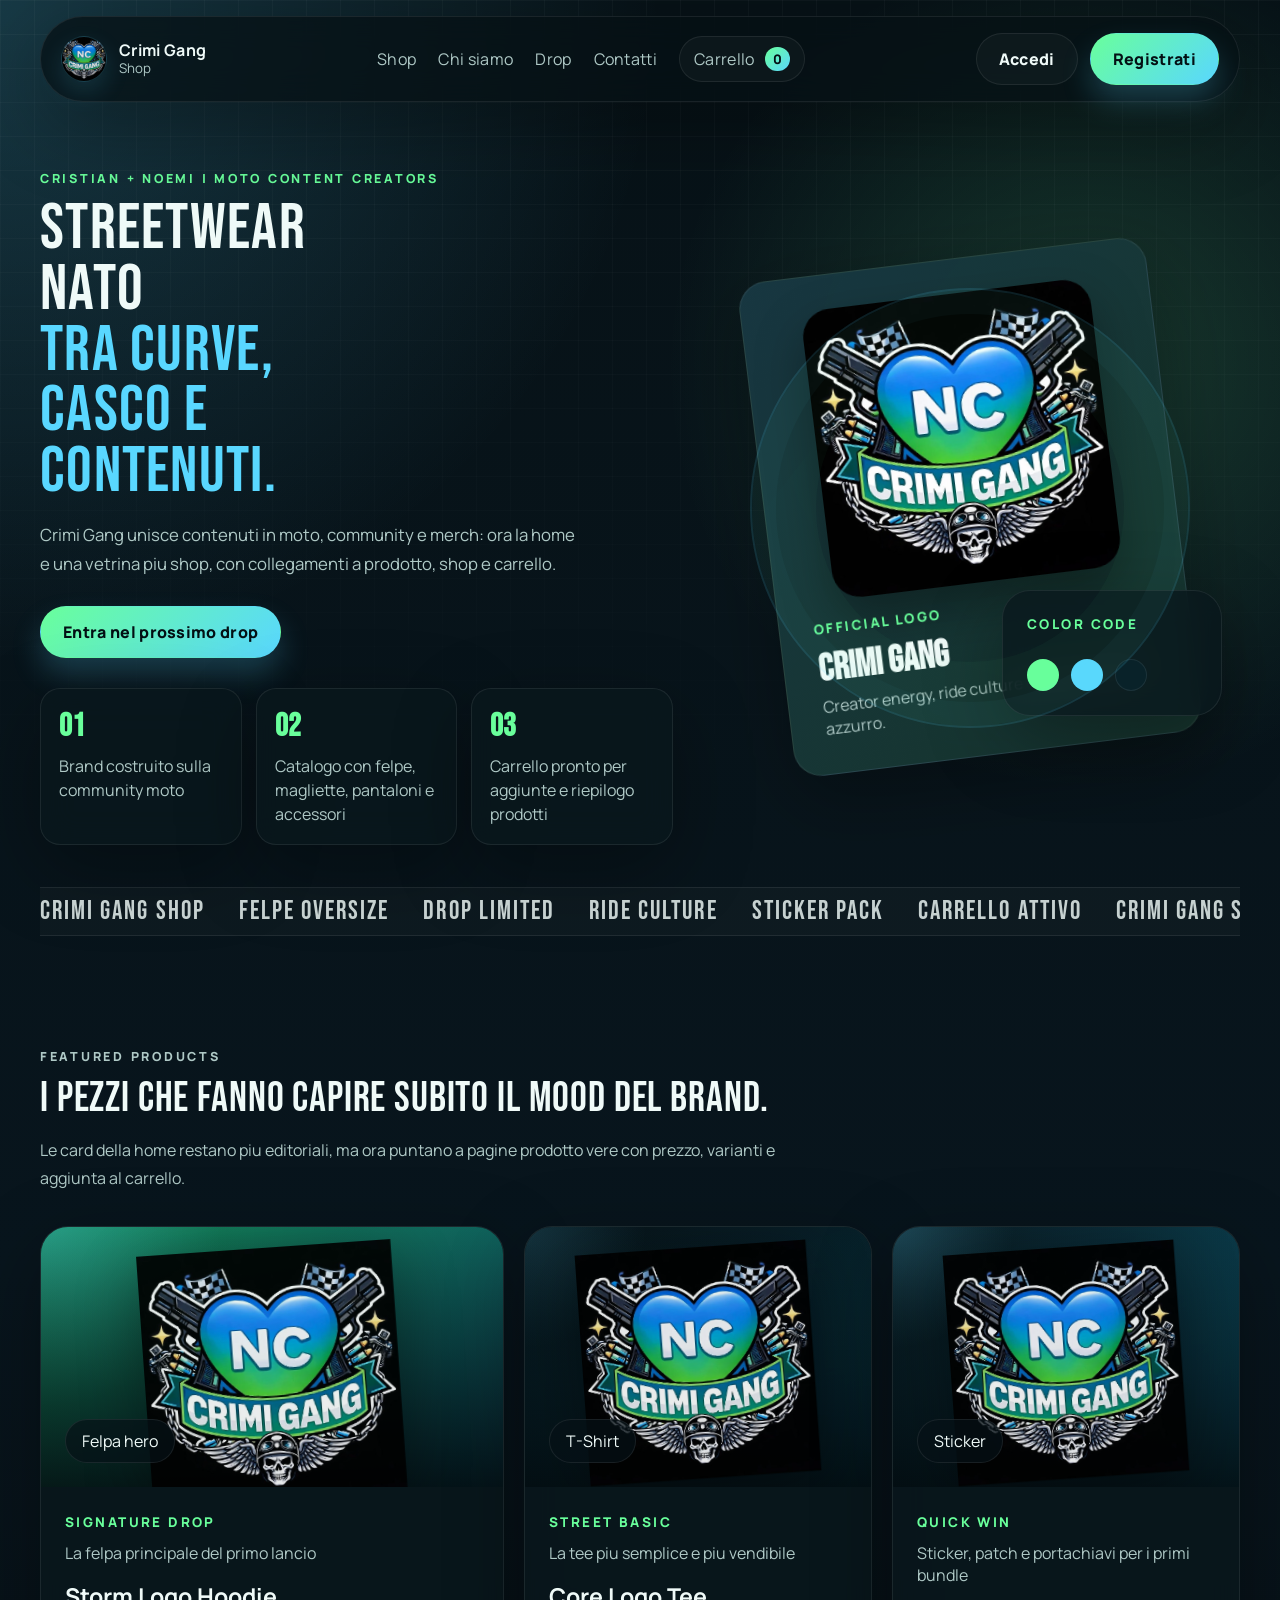
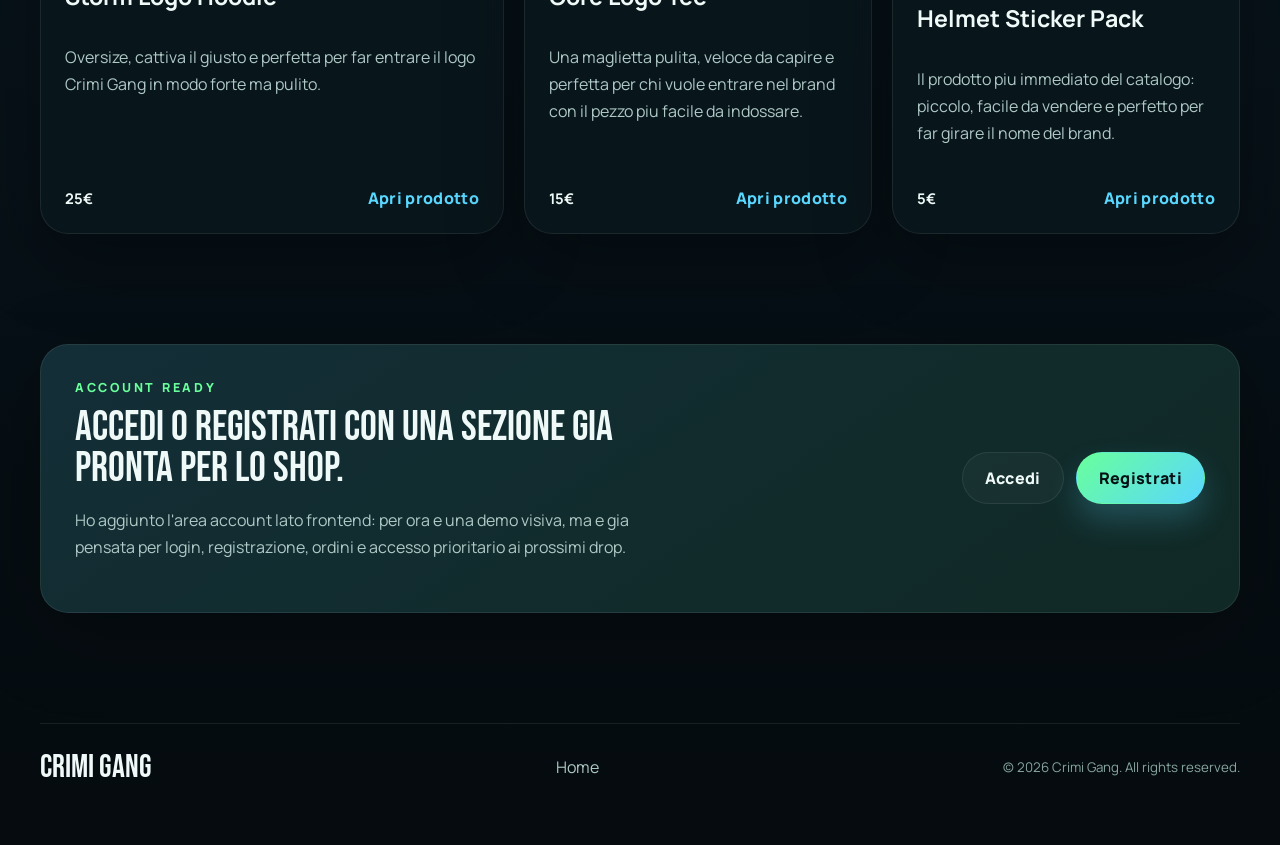
==== commit 8b784102: "Refine storefront labels" ====
--- a/index.html
+++ b/index.html
@@ -262,7 +262,7 @@
 
       <footer class="footer">
         <p>Crimi Gang</p>
-        <span>Home aggiornata per collegare shop, social, prodotti e carrello.</span>
+        <span>Home</span>
         <small>&copy; <span id="year"></span> Crimi Gang. All rights reserved.</small>
       </footer>
     </div>
